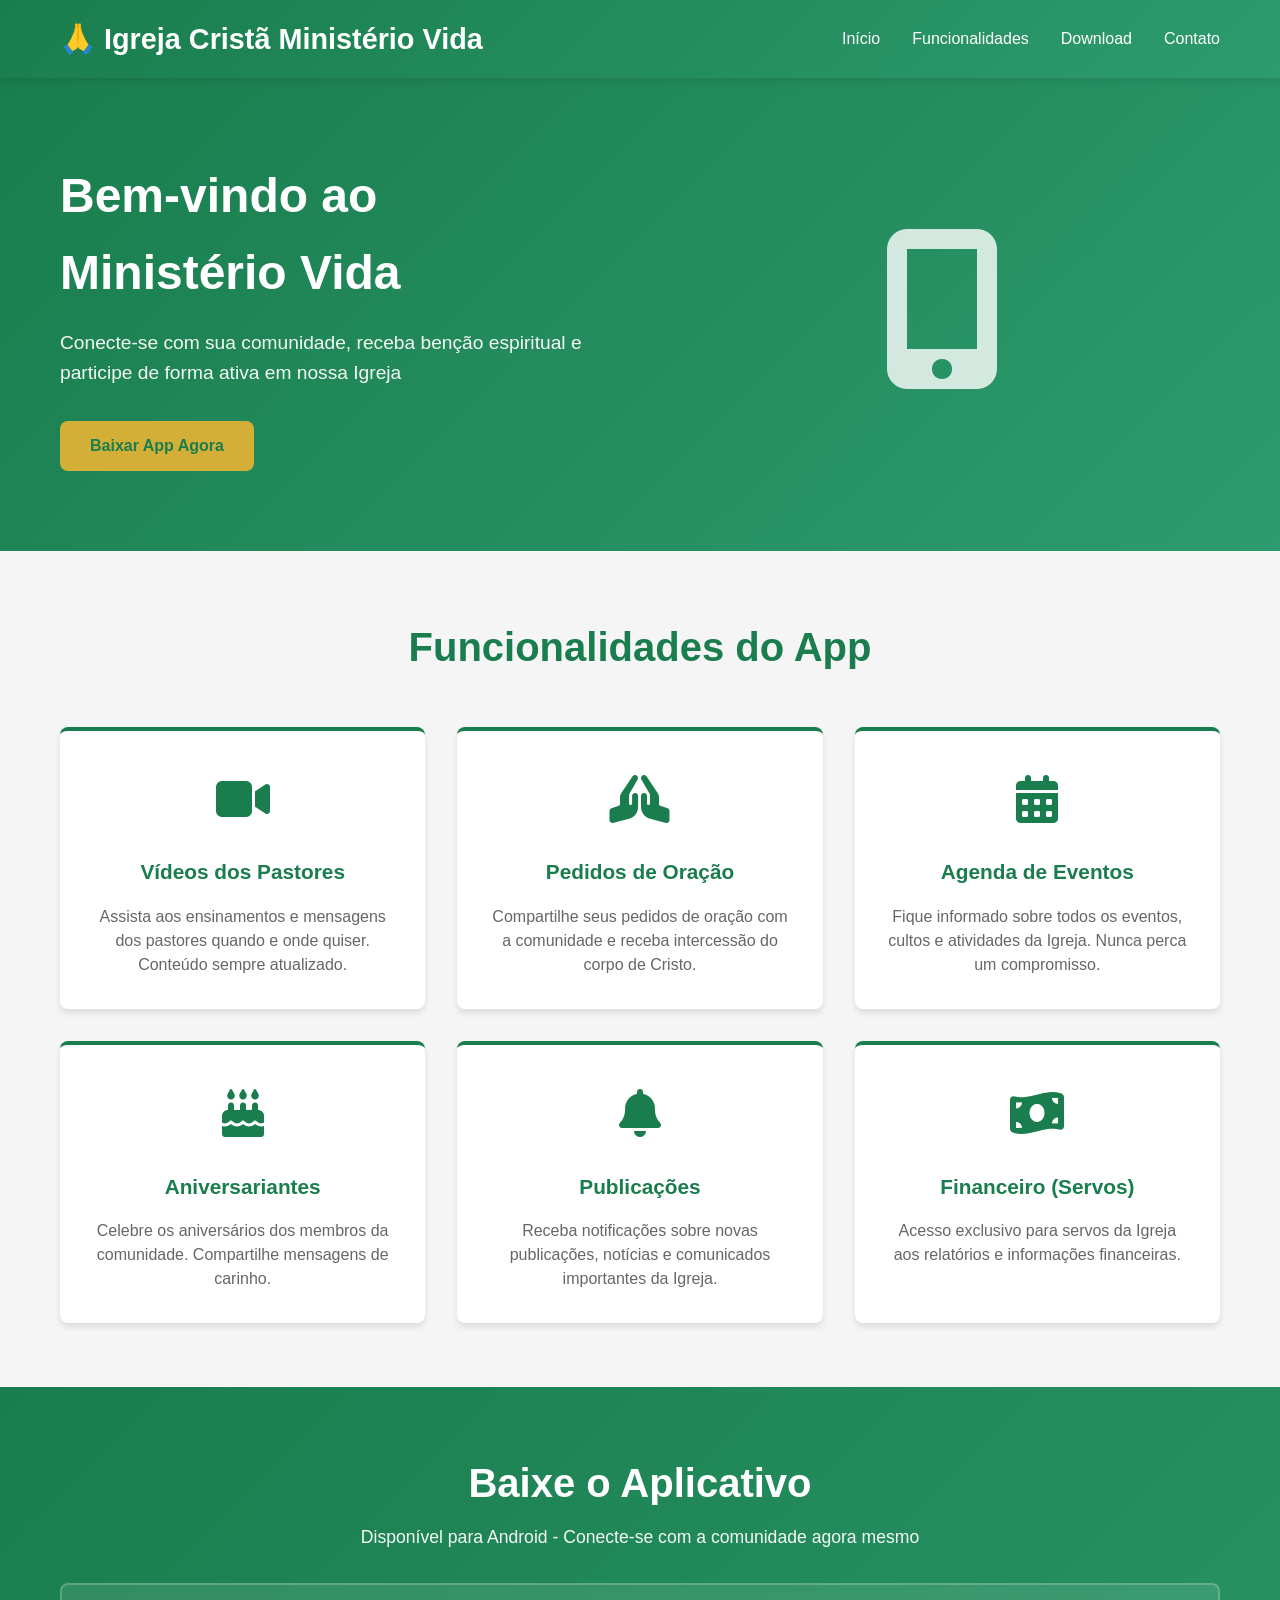
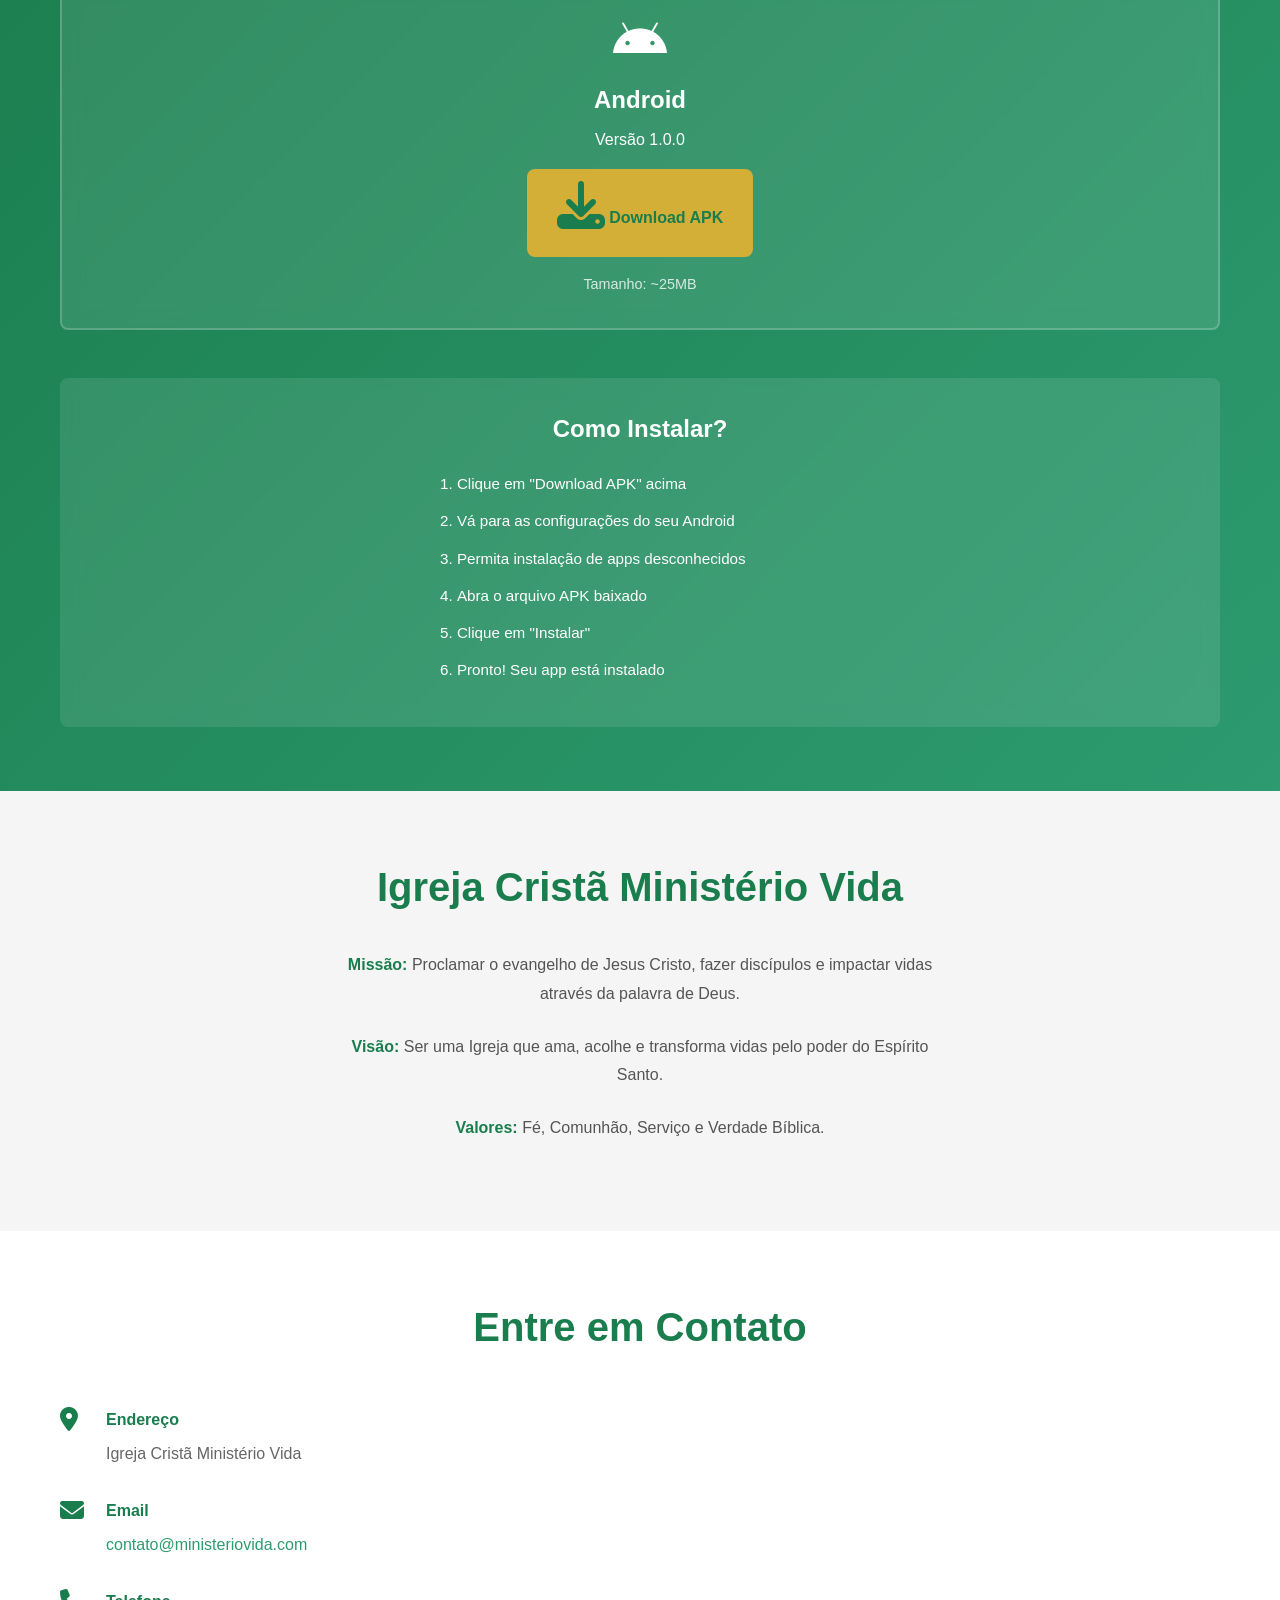
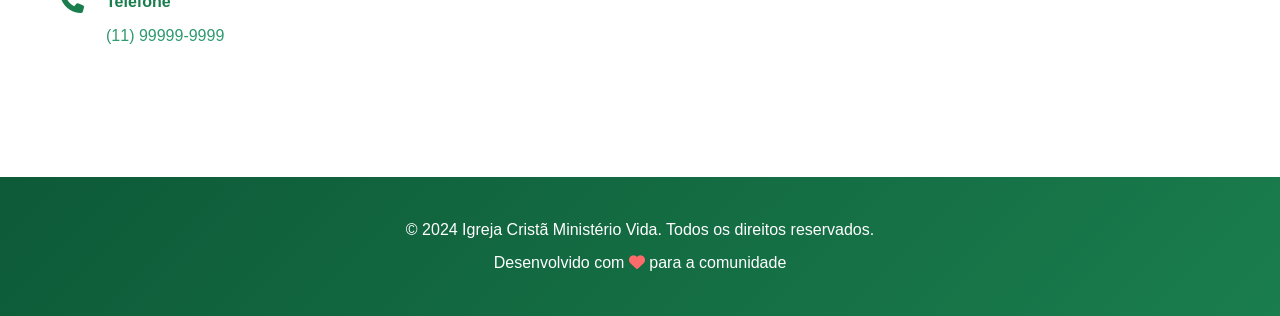
==== docs/index.html @ c6fbeb96 "feat: Create website for Igreja Cristã Ministério Vida with APK download" ====
<!DOCTYPE html>
<html lang="pt-BR">
<head>
    <meta charset="UTF-8">
    <meta name="viewport" content="width=device-width, initial-scale=1.0">
    <title>Igreja Cristã Ministério Vida - Aplicativo</title>
    <link rel="stylesheet" href="styles.css">
    <link rel="stylesheet" href="https://cdnjs.cloudflare.com/ajax/libs/font-awesome/6.4.0/css/all.min.css">
</head>
<body>
    <!-- Navegação -->
    <nav class="navbar">
        <div class="container">
            <div class="navbar-brand">
                <h1>🙏 Igreja Cristã Ministério Vida</h1>
            </div>
            <ul class="nav-menu">
                <li><a href="#inicio">Início</a></li>
                <li><a href="#features">Funcionalidades</a></li>
                <li><a href="#download">Download</a></li>
                <li><a href="#contato">Contato</a></li>
            </ul>
        </div>
    </nav>

    <!-- Hero Section -->
    <section id="inicio" class="hero">
        <div class="container hero-content">
            <div class="hero-text">
                <h1>Bem-vindo ao Ministério Vida</h1>
                <p>Conecte-se com sua comunidade, receba benção espiritual e participe de forma ativa em nossa Igreja</p>
                <a href="#download" class="btn btn-primary">Baixar App Agora</a>
            </div>
            <div class="hero-icon">
                <i class="fas fa-mobile-alt"></i>
            </div>
        </div>
    </section>

    <!-- Funcionalidades -->
    <section id="features" class="features">
        <div class="container">
            <h2>Funcionalidades do App</h2>
            <div class="features-grid">
                <div class="feature-card">
                    <div class="feature-icon">
                        <i class="fas fa-video"></i>
                    </div>
                    <h3>Vídeos dos Pastores</h3>
                    <p>Assista aos ensinamentos e mensagens dos pastores quando e onde quiser. Conteúdo sempre atualizado.</p>
                </div>

                <div class="feature-card">
                    <div class="feature-icon">
                        <i class="fas fa-hands-praying"></i>
                    </div>
                    <h3>Pedidos de Oração</h3>
                    <p>Compartilhe seus pedidos de oração com a comunidade e receba intercessão do corpo de Cristo.</p>
                </div>

                <div class="feature-card">
                    <div class="feature-icon">
                        <i class="fas fa-calendar-alt"></i>
                    </div>
                    <h3>Agenda de Eventos</h3>
                    <p>Fique informado sobre todos os eventos, cultos e atividades da Igreja. Nunca perca um compromisso.</p>
                </div>

                <div class="feature-card">
                    <div class="feature-icon">
                        <i class="fas fa-birthday-cake"></i>
                    </div>
                    <h3>Aniversariantes</h3>
                    <p>Celebre os aniversários dos membros da comunidade. Compartilhe mensagens de carinho.</p>
                </div>

                <div class="feature-card">
                    <div class="feature-icon">
                        <i class="fas fa-bell"></i>
                    </div>
                    <h3>Publicações</h3>
                    <p>Receba notificações sobre novas publicações, notícias e comunicados importantes da Igreja.</p>
                </div>

                <div class="feature-card">
                    <div class="feature-icon">
                        <i class="fas fa-money-bill-wave"></i>
                    </div>
                    <h3>Financeiro (Servos)</h3>
                    <p>Acesso exclusivo para servos da Igreja aos relatórios e informações financeiras.</p>
                </div>
            </div>
        </div>
    </section>

    <!-- Download Section -->
    <section id="download" class="download">
        <div class="container">
            <h2>Baixe o Aplicativo</h2>
            <p class="download-subtitle">Disponível para Android - Conecte-se com a comunidade agora mesmo</p>
            
            <div class="download-container">
                <div class="download-card">
                    <i class="fab fa-android"></i>
                    <h3>Android</h3>
                    <p>Versão 1.0.0</p>
                    <a href="https://github.com/devjezreel/VidaAPP/releases/download/v1.0.0/VidaAPP.apk" class="btn btn-download" download>
                        <i class="fas fa-download"></i> Download APK
                    </a>
                    <p class="size-info">Tamanho: ~25MB</p>
                </div>
            </div>

            <div class="installation-guide">
                <h3>Como Instalar?</h3>
                <ol>
                    <li>Clique em "Download APK" acima</li>
                    <li>Vá para as configurações do seu Android</li>
                    <li>Permita instalação de apps desconhecidos</li>
                    <li>Abra o arquivo APK baixado</li>
                    <li>Clique em "Instalar"</li>
                    <li>Pronto! Seu app está instalado</li>
                </ol>
            </div>
        </div>
    </section>

    <!-- Informações da Igreja -->
    <section class="info">
        <div class="container">
            <h2>Igreja Cristã Ministério Vida</h2>
            <div class="info-content">
                <p><strong>Missão:</strong> Proclamar o evangelho de Jesus Cristo, fazer discípulos e impactar vidas através da palavra de Deus.</p>
                <p><strong>Visão:</strong> Ser uma Igreja que ama, acolhe e transforma vidas pelo poder do Espírito Santo.</p>
                <p><strong>Valores:</strong> Fé, Comunhão, Serviço e Verdade Bíblica.</p>
            </div>
        </div>
    </section>

    <!-- Contato -->
    <section id="contato" class="contact">
        <div class="container">
            <h2>Entre em Contato</h2>
            <div class="contact-content">
                <div class="contact-info">
                    <div class="contact-item">
                        <i class="fas fa-map-marker-alt"></i>
                        <div>
                            <h4>Endereço</h4>
                            <p>Igreja Cristã Ministério Vida</p>
                        </div>
                    </div>
                    <div class="contact-item">
                        <i class="fas fa-envelope"></i>
                        <div>
                            <h4>Email</h4>
                            <p><a href="mailto:contato@ministeriovida.com">contato@ministeriovida.com</a></p>
                        </div>
                    </div>
                    <div class="contact-item">
                        <i class="fas fa-phone"></i>
                        <div>
                            <h4>Telefone</h4>
                            <p><a href="tel:+5511999999999">(11) 99999-9999</a></p>
                        </div>
                    </div>
                </div>
            </div>
        </div>
    </section>

    <!-- Footer -->
    <footer class="footer">
        <div class="container">
            <p>&copy; 2024 Igreja Cristã Ministério Vida. Todos os direitos reservados.</p>
            <p>Desenvolvido com <i class="fas fa-heart"></i> para a comunidade</p>
        </div>
    </footer>

    <script src="script.js"></script>
</body>
</html>
---- docs/styles.css ----
* {
    margin: 0;
    padding: 0;
    box-sizing: border-box;
}

:root {
    --primary-green: #1a7d4d;
    --light-green: #2d9b6f;
    --darker-green: #0d5a38;
    --gold: #d4af37;
    --white: #ffffff;
    --light-gray: #f5f5f5;
    --dark-gray: #333333;
    --border-radius: 8px;
}

body {
    font-family: 'Segoe UI', Tahoma, Geneva, Verdana, sans-serif;
    color: var(--dark-gray);
    background-color: var(--white);
    line-height: 1.6;
}

.container {
    max-width: 1200px;
    margin: 0 auto;
    padding: 0 20px;
}

/* Navegação */
.navbar {
    background: linear-gradient(135deg, var(--primary-green) 0%, var(--light-green) 100%);
    color: var(--white);
    padding: 1rem 0;
    position: sticky;
    top: 0;
    z-index: 100;
    box-shadow: 0 2px 10px rgba(0, 0, 0, 0.1);
}

.navbar .container {
    display: flex;
    justify-content: space-between;
    align-items: center;
}

.navbar-brand h1 {
    font-size: 1.8rem;
    font-weight: bold;
}

.nav-menu {
    display: flex;
    list-style: none;
    gap: 2rem;
}

.nav-menu a {
    color: var(--white);
    text-decoration: none;
    transition: color 0.3s ease;
    font-weight: 500;
}

.nav-menu a:hover {
    color: var(--gold);
}

/* Hero Section */
.hero {
    background: linear-gradient(135deg, var(--primary-green) 0%, var(--light-green) 100%);
    color: var(--white);
    padding: 5rem 0;
    text-align: center;
}

.hero-content {
    display: flex;
    align-items: center;
    justify-content: space-between;
    gap: 3rem;
}

.hero-text {
    flex: 1;
    text-align: left;
}

.hero h1 {
    font-size: 3rem;
    margin-bottom: 1rem;
    font-weight: bold;
}

.hero p {
    font-size: 1.2rem;
    margin-bottom: 2rem;
    opacity: 0.95;
}

.hero-icon {
    flex: 1;
    font-size: 10rem;
    opacity: 0.8;
}

/* Botões */
.btn {
    display: inline-block;
    padding: 12px 30px;
    border-radius: var(--border-radius);
    text-decoration: none;
    font-weight: 600;
    transition: all 0.3s ease;
    border: none;
    cursor: pointer;
    font-size: 1rem;
}

.btn-primary {
    background-color: var(--gold);
    color: var(--primary-green);
}

.btn-primary:hover {
    background-color: #f0c64e;
    transform: translateY(-2px);
    box-shadow: 0 5px 15px rgba(212, 175, 55, 0.3);
}

.btn-download {
    background-color: var(--gold);
    color: var(--primary-green);
    margin-top: 1rem;
}

.btn-download:hover {
    background-color: #f0c64e;
    transform: scale(1.05);
}

/* Funcionalidades */
.features {
    padding: 4rem 0;
    background-color: var(--light-gray);
}

.features h2 {
    text-align: center;
    font-size: 2.5rem;
    margin-bottom: 3rem;
    color: var(--primary-green);
}

.features-grid {
    display: grid;
    grid-template-columns: repeat(auto-fit, minmax(300px, 1fr));
    gap: 2rem;
}

.feature-card {
    background: var(--white);
    padding: 2rem;
    border-radius: var(--border-radius);
    text-align: center;
    box-shadow: 0 4px 6px rgba(0, 0, 0, 0.1);
    transition: all 0.3s ease;
    border-top: 4px solid var(--primary-green);
}

.feature-card:hover {
    transform: translateY(-5px);
    box-shadow: 0 8px 15px rgba(26, 125, 77, 0.2);
}

.feature-icon {
    font-size: 3rem;
    color: var(--primary-green);
    margin-bottom: 1rem;
}

.feature-card h3 {
    color: var(--primary-green);
    margin-bottom: 1rem;
    font-size: 1.3rem;
}

.feature-card p {
    color: #666;
    line-height: 1.5;
}

/* Download Section */
.download {
    padding: 4rem 0;
    background: linear-gradient(135deg, var(--primary-green) 0%, var(--light-green) 100%);
    color: var(--white);
    text-align: center;
}

.download h2 {
    font-size: 2.5rem;
    margin-bottom: 0.5rem;
}

.download-subtitle {
    font-size: 1.1rem;
    margin-bottom: 2rem;
    opacity: 0.95;
}

.download-container {
    display: grid;
    grid-template-columns: repeat(auto-fit, minmax(250px, 1fr));
    gap: 2rem;
    margin: 2rem 0;
}

.download-card {
    background: rgba(255, 255, 255, 0.1);
    padding: 2rem;
    border-radius: var(--border-radius);
    backdrop-filter: blur(10px);
    border: 2px solid rgba(255, 255, 255, 0.2);
}

.download-card i {
    font-size: 3rem;
    margin-bottom: 1rem;
}

.download-card h3 {
    font-size: 1.5rem;
    margin-bottom: 0.5rem;
}

.size-info {
    font-size: 0.9rem;
    opacity: 0.8;
    margin-top: 1rem;
}

.installation-guide {
    background: rgba(255, 255, 255, 0.1);
    padding: 2rem;
    border-radius: var(--border-radius);
    margin-top: 3rem;
    backdrop-filter: blur(10px);
}

.installation-guide h3 {
    margin-bottom: 1.5rem;
    font-size: 1.5rem;
}

.installation-guide ol {
    text-align: left;
    max-width: 400px;
    margin: 0 auto;
    list-style-position: inside;
}

.installation-guide li {
    margin-bottom: 0.8rem;
    font-size: 0.95rem;
}

/* Informações da Igreja */
.info {
    padding: 4rem 0;
    background-color: var(--light-gray);
}

.info h2 {
    text-align: center;
    font-size: 2.5rem;
    color: var(--primary-green);
    margin-bottom: 2rem;
}

.info-content {
    max-width: 600px;
    margin: 0 auto;
    text-align: center;
}

.info-content p {
    margin-bottom: 1.5rem;
    line-height: 1.8;
    color: #555;
}

.info-content strong {
    color: var(--primary-green);
}

/* Contato */
.contact {
    padding: 4rem 0;
    background: var(--white);
}

.contact h2 {
    text-align: center;
    font-size: 2.5rem;
    color: var(--primary-green);
    margin-bottom: 3rem;
}

.contact-content {
    display: grid;
    grid-template-columns: repeat(auto-fit, minmax(250px, 1fr));
    gap: 2rem;
}

.contact-info {
    display: flex;
    flex-direction: column;
    gap: 2rem;
}

.contact-item {
    display: flex;
    gap: 1rem;
    align-items: flex-start;
}

.contact-item i {
    font-size: 1.5rem;
    color: var(--primary-green);
    min-width: 30px;
}

.contact-item h4 {
    color: var(--primary-green);
    margin-bottom: 0.5rem;
}

.contact-item p {
    color: #666;
}

.contact-item a {
    color: var(--light-green);
    text-decoration: none;
}

.contact-item a:hover {
    color: var(--primary-green);
}

/* Footer */
.footer {
    background: linear-gradient(135deg, var(--darker-green) 0%, var(--primary-green) 100%);
    color: var(--white);
    text-align: center;
    padding: 2rem 0;
    margin-top: 4rem;
}

.footer p {
    margin: 0.5rem 0;
}

.footer i {
    color: #ff6b6b;
}

/* Responsivo */
@media (max-width: 768px) {
    .navbar .container {
        flex-direction: column;
        gap: 1rem;
    }

    .nav-menu {
        flex-wrap: wrap;
        justify-content: center;
        gap: 1rem;
    }

    .hero-content {
        flex-direction: column;
        text-align: center;
    }

    .hero h1 {
        font-size: 2rem;
    }

    .hero-icon {
        font-size: 6rem;
    }

    .features h2,
    .download h2,
    .info h2,
    .contact h2 {
        font-size: 2rem;
    }

    .features-grid {
        grid-template-columns: 1fr;
    }
}
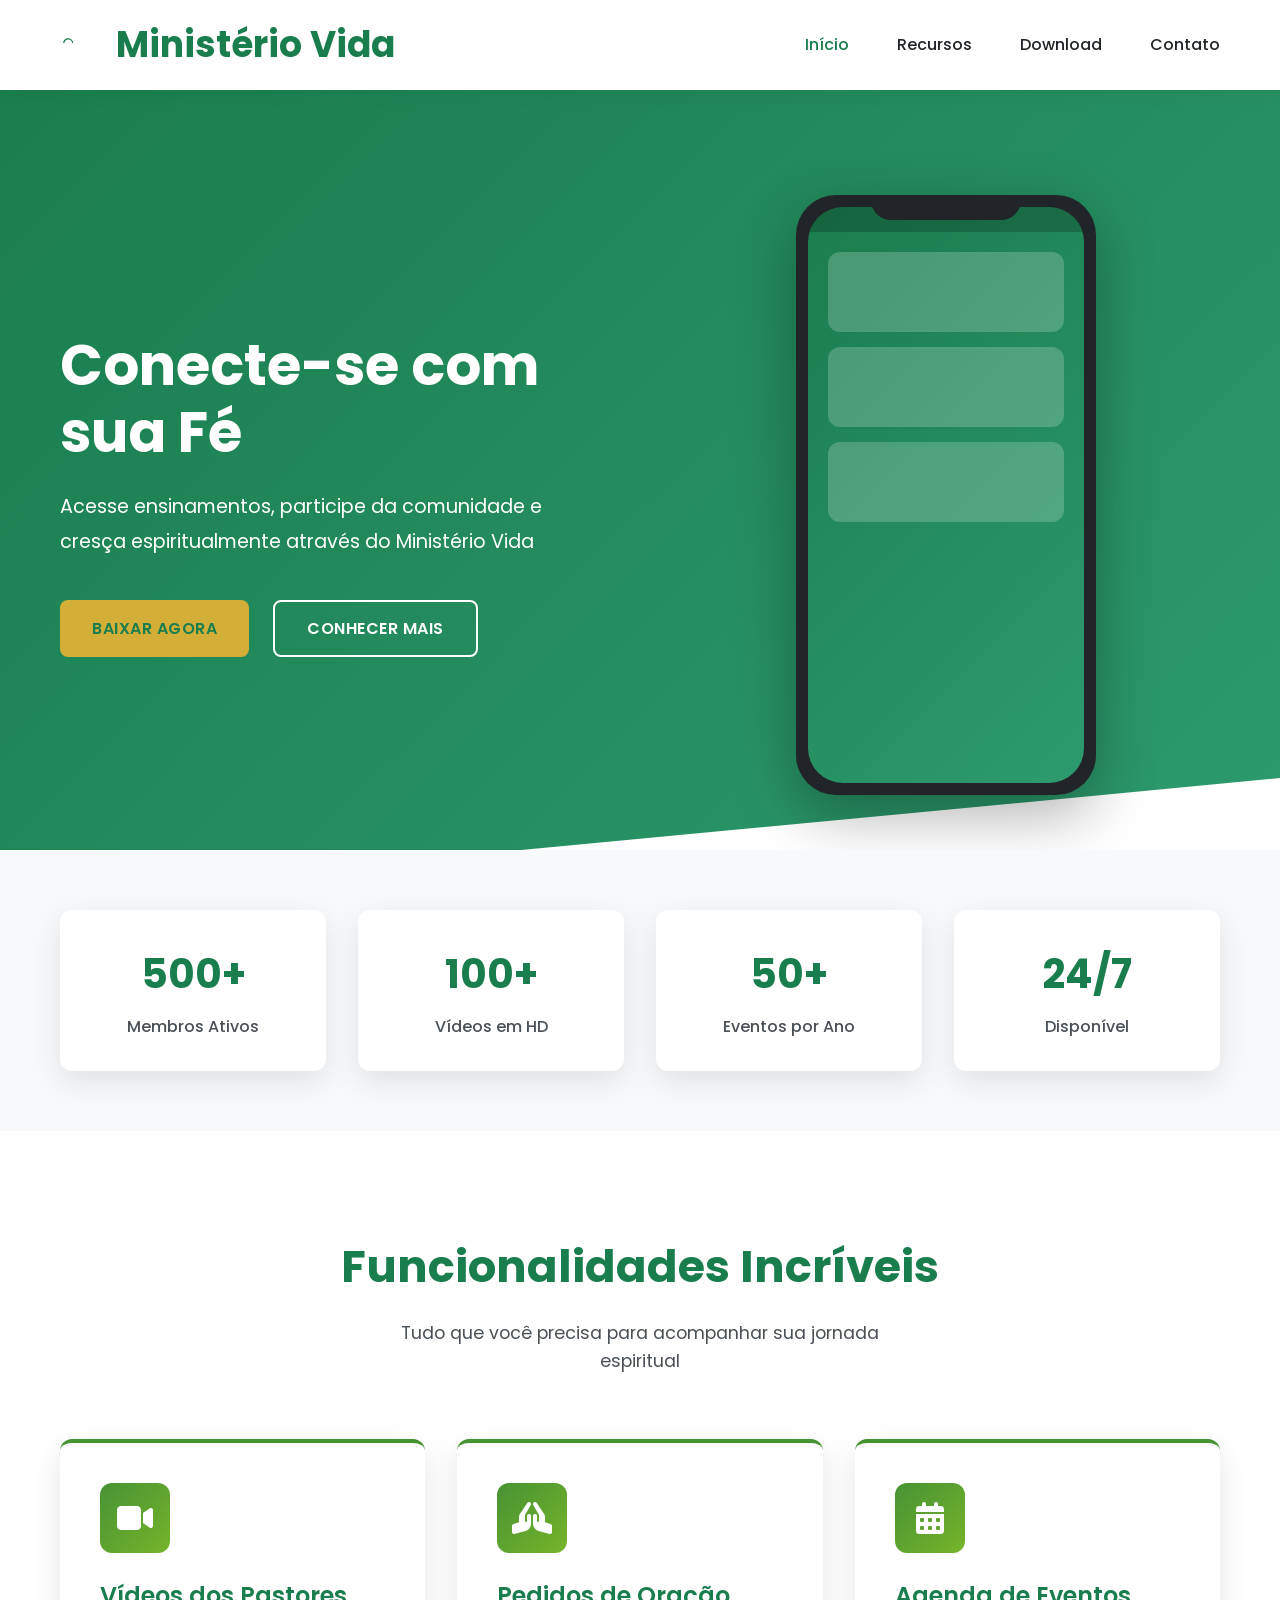
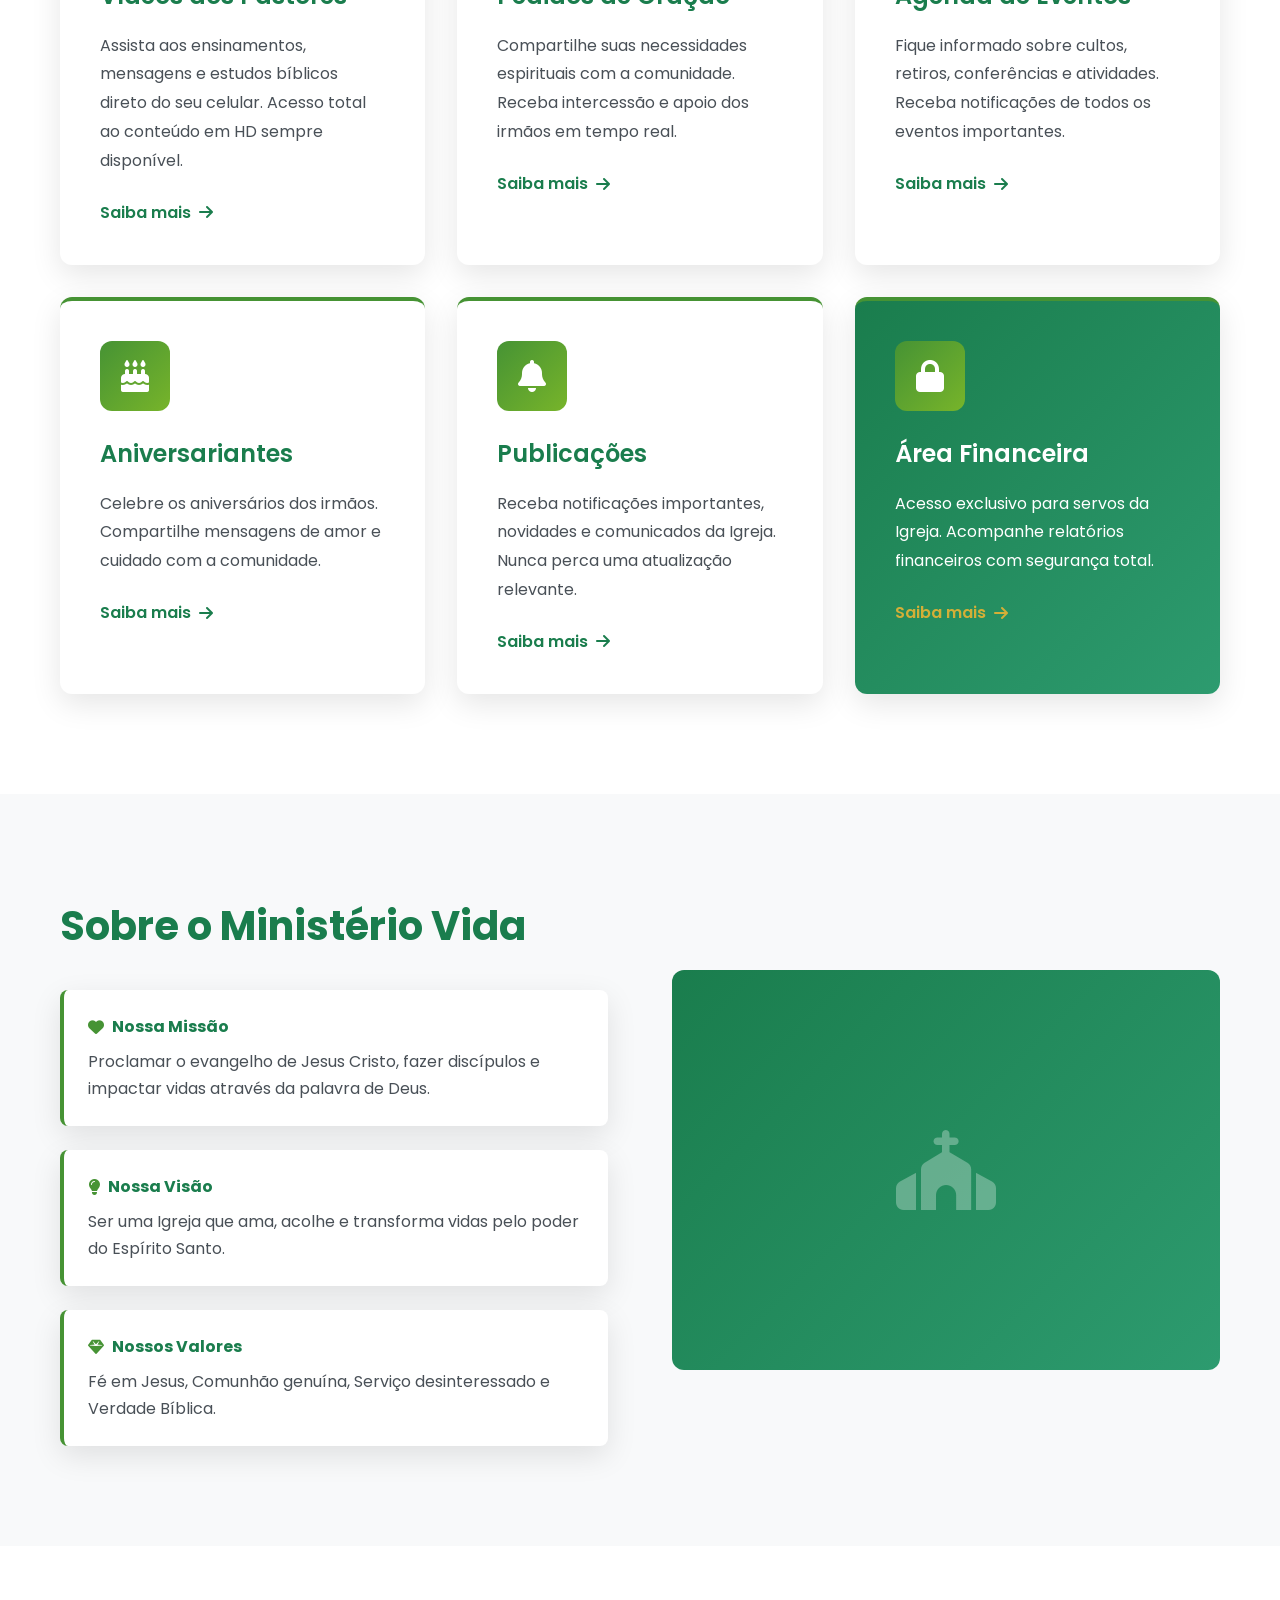
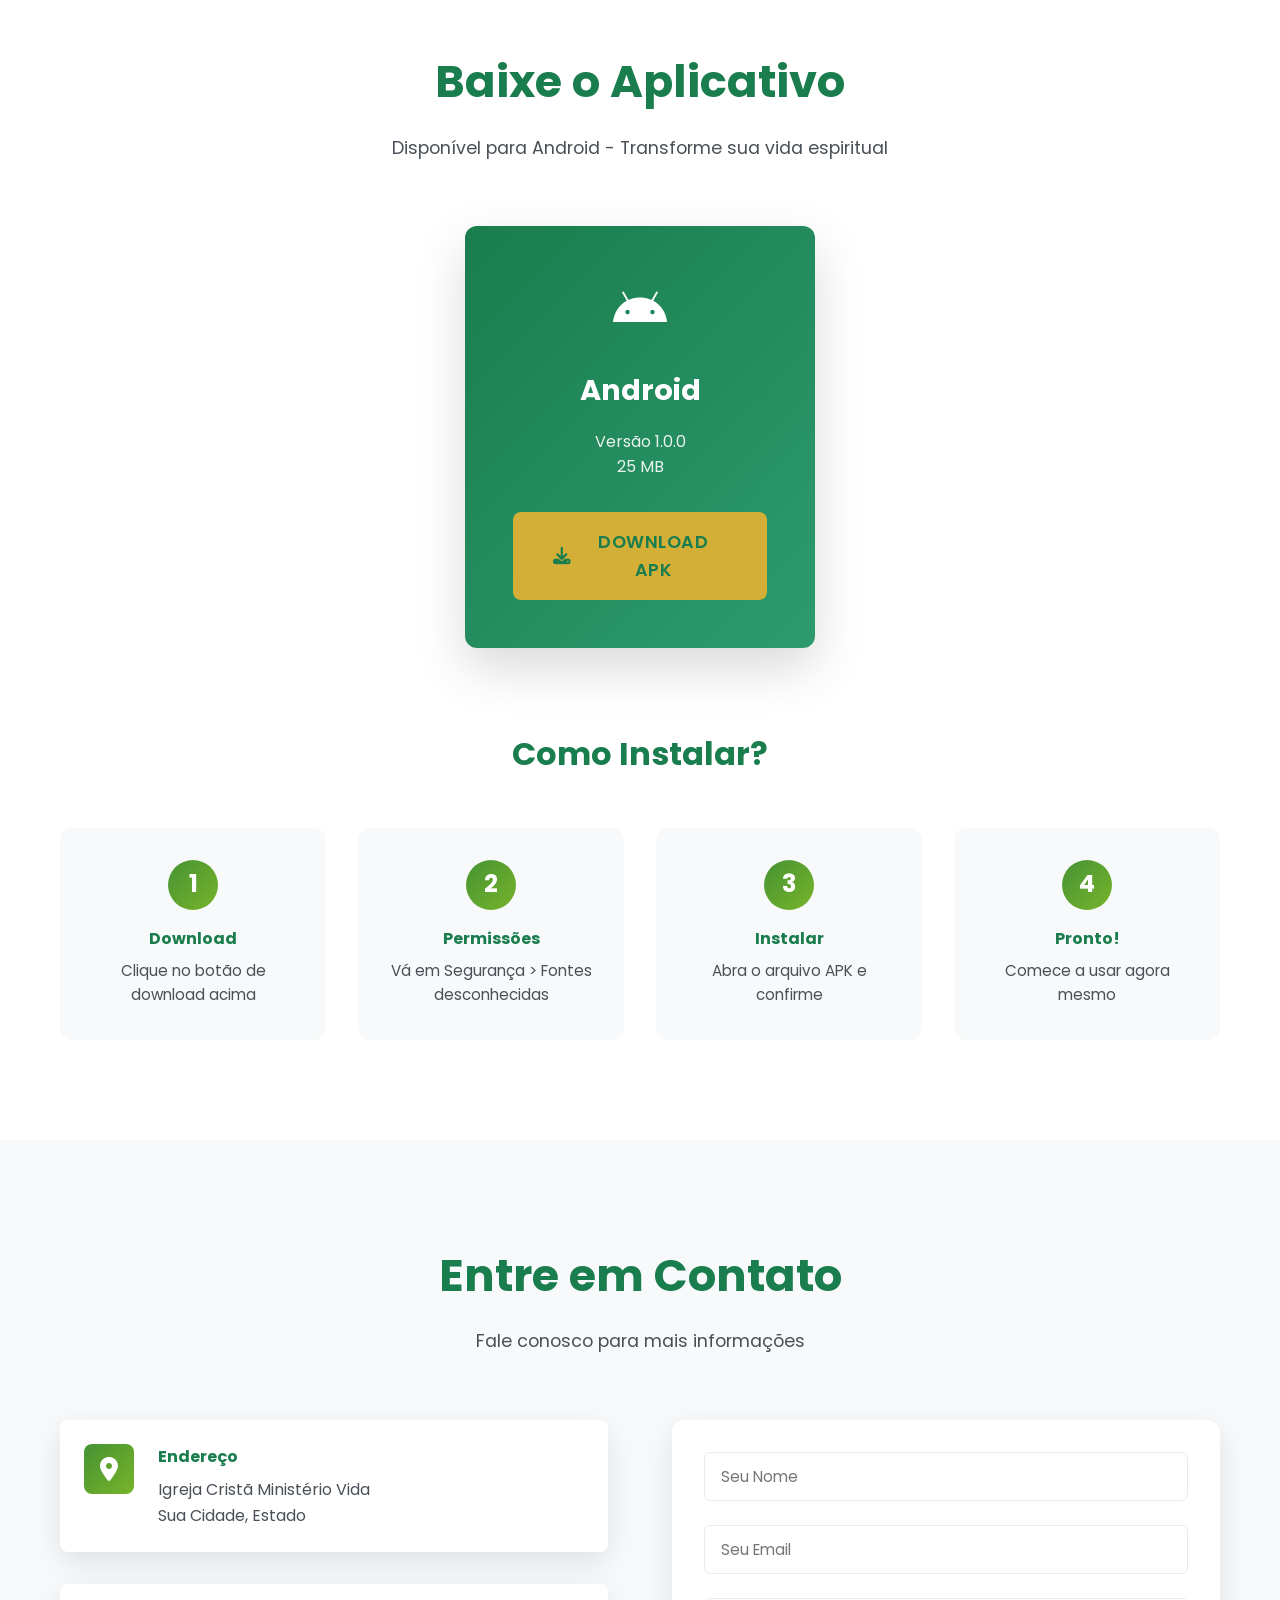
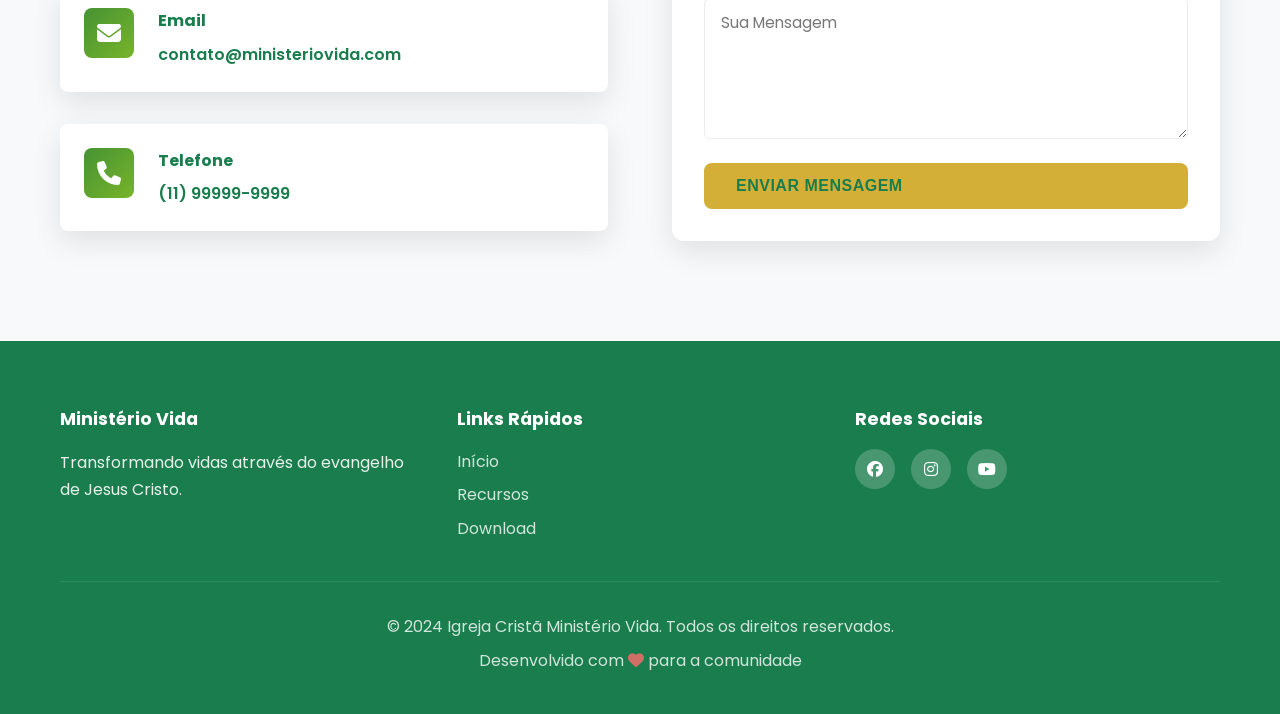
==== commit 7a4e66be: "refactor: Complete redesign with premium, modern UI and professional styling" ====
--- a/docs/index.html
+++ b/docs/index.html
@@ -3,91 +3,179 @@
 <head>
     <meta charset="UTF-8">
     <meta name="viewport" content="width=device-width, initial-scale=1.0">
-    <title>Igreja Cristã Ministério Vida - Aplicativo</title>
+    <title>Igreja Cristã Ministério Vida - Aplicativo Oficial</title>
     <link rel="stylesheet" href="styles.css">
     <link rel="stylesheet" href="https://cdnjs.cloudflare.com/ajax/libs/font-awesome/6.4.0/css/all.min.css">
+    <link rel="preconnect" href="https://fonts.googleapis.com">
+    <link rel="preconnect" href="https://fonts.gstatic.com" crossorigin>
+    <link href="https://fonts.googleapis.com/css2?family=Poppins:wght@300;400;500;600;700&display=swap" rel="stylesheet">
 </head>
 <body>
-    <!-- Navegação -->
+    <!-- Navbar -->
     <nav class="navbar">
         <div class="container">
             <div class="navbar-brand">
-                <h1>🙏 Igreja Cristã Ministério Vida</h1>
+                <svg class="logo" viewBox="0 0 1920 1080" xmlns="http://www.w3.org/2000/svg">
+                    <defs>
+                        <style>.logo-dark{fill:#1a7d4d;}.logo-light{fill:#469334;}.logo-accent{fill:#77b42a;}</style>
+                    </defs>
+                    <path class="logo-dark" d="M394.8,276A186.21,186.21,0,0,1,580.3,445.76h56.33A242.33,242.33,0,0,0,394.8,219.81c-128.13,0-233.3,99.94-241.82,226h56.34C217.71,350.76,297.67,276,394.8,276Z"/>
+                </svg>
+                <h1>Ministério Vida</h1>
             </div>
             <ul class="nav-menu">
                 <li><a href="#inicio">Início</a></li>
-                <li><a href="#features">Funcionalidades</a></li>
+                <li><a href="#features">Recursos</a></li>
                 <li><a href="#download">Download</a></li>
                 <li><a href="#contato">Contato</a></li>
             </ul>
+            <div class="hamburger">
+                <span></span>
+                <span></span>
+                <span></span>
+            </div>
         </div>
     </nav>
 
-    <!-- Hero Section -->
+    <!-- Hero Section Premium -->
     <section id="inicio" class="hero">
+        <div class="hero-background"></div>
         <div class="container hero-content">
             <div class="hero-text">
-                <h1>Bem-vindo ao Ministério Vida</h1>
-                <p>Conecte-se com sua comunidade, receba benção espiritual e participe de forma ativa em nossa Igreja</p>
-                <a href="#download" class="btn btn-primary">Baixar App Agora</a>
-            </div>
-            <div class="hero-icon">
-                <i class="fas fa-mobile-alt"></i>
-            </div>
-        </div>
-    </section>
-
-    <!-- Funcionalidades -->
+                <h1>Conecte-se com sua Fé</h1>
+                <p>Acesse ensinamentos, participe da comunidade e cresça espiritualmente através do Ministério Vida</p>
+                <div class="hero-buttons">
+                    <a href="#download" class="btn btn-primary">Baixar Agora</a>
+                    <a href="#features" class="btn btn-secondary">Conhecer Mais</a>
+                </div>
+            </div>
+            <div class="hero-phone">
+                <div class="phone-frame">
+                    <div class="phone-screen">
+                        <div class="phone-status-bar"></div>
+                        <div class="phone-content">
+                            <div class="app-preview"></div>
+                            <div class="app-preview"></div>
+                            <div class="app-preview"></div>
+                        </div>
+                    </div>
+                </div>
+            </div>
+        </div>
+    </section>
+
+    <!-- Stats Section -->
+    <section class="stats">
+        <div class="container">
+            <div class="stat-card">
+                <h3>500+</h3>
+                <p>Membros Ativos</p>
+            </div>
+            <div class="stat-card">
+                <h3>100+</h3>
+                <p>Vídeos em HD</p>
+            </div>
+            <div class="stat-card">
+                <h3>50+</h3>
+                <p>Eventos por Ano</p>
+            </div>
+            <div class="stat-card">
+                <h3>24/7</h3>
+                <p>Disponível</p>
+            </div>
+        </div>
+    </section>
+
+    <!-- Features Premium -->
     <section id="features" class="features">
         <div class="container">
-            <h2>Funcionalidades do App</h2>
+            <div class="section-header">
+                <h2>Funcionalidades Incríveis</h2>
+                <p>Tudo que você precisa para acompanhar sua jornada espiritual</p>
+            </div>
             <div class="features-grid">
-                <div class="feature-card">
-                    <div class="feature-icon">
+                <div class="feature-card premium">
+                    <div class="feature-icon-wrapper">
                         <i class="fas fa-video"></i>
                     </div>
                     <h3>Vídeos dos Pastores</h3>
-                    <p>Assista aos ensinamentos e mensagens dos pastores quando e onde quiser. Conteúdo sempre atualizado.</p>
-                </div>
-
-                <div class="feature-card">
-                    <div class="feature-icon">
+                    <p>Assista aos ensinamentos, mensagens e estudos bíblicos direto do seu celular. Acesso total ao conteúdo em HD sempre disponível.</p>
+                    <a href="#" class="feature-link">Saiba mais <i class="fas fa-arrow-right"></i></a>
+                </div>
+
+                <div class="feature-card premium">
+                    <div class="feature-icon-wrapper">
                         <i class="fas fa-hands-praying"></i>
                     </div>
                     <h3>Pedidos de Oração</h3>
-                    <p>Compartilhe seus pedidos de oração com a comunidade e receba intercessão do corpo de Cristo.</p>
-                </div>
-
-                <div class="feature-card">
-                    <div class="feature-icon">
+                    <p>Compartilhe suas necessidades espirituais com a comunidade. Receba intercessão e apoio dos irmãos em tempo real.</p>
+                    <a href="#" class="feature-link">Saiba mais <i class="fas fa-arrow-right"></i></a>
+                </div>
+
+                <div class="feature-card premium">
+                    <div class="feature-icon-wrapper">
                         <i class="fas fa-calendar-alt"></i>
                     </div>
                     <h3>Agenda de Eventos</h3>
-                    <p>Fique informado sobre todos os eventos, cultos e atividades da Igreja. Nunca perca um compromisso.</p>
-                </div>
-
-                <div class="feature-card">
-                    <div class="feature-icon">
+                    <p>Fique informado sobre cultos, retiros, conferências e atividades. Receba notificações de todos os eventos importantes.</p>
+                    <a href="#" class="feature-link">Saiba mais <i class="fas fa-arrow-right"></i></a>
+                </div>
+
+                <div class="feature-card premium">
+                    <div class="feature-icon-wrapper">
                         <i class="fas fa-birthday-cake"></i>
                     </div>
                     <h3>Aniversariantes</h3>
-                    <p>Celebre os aniversários dos membros da comunidade. Compartilhe mensagens de carinho.</p>
-                </div>
-
-                <div class="feature-card">
-                    <div class="feature-icon">
+                    <p>Celebre os aniversários dos irmãos. Compartilhe mensagens de amor e cuidado com a comunidade.</p>
+                    <a href="#" class="feature-link">Saiba mais <i class="fas fa-arrow-right"></i></a>
+                </div>
+
+                <div class="feature-card premium">
+                    <div class="feature-icon-wrapper">
                         <i class="fas fa-bell"></i>
                     </div>
                     <h3>Publicações</h3>
-                    <p>Receba notificações sobre novas publicações, notícias e comunicados importantes da Igreja.</p>
-                </div>
-
-                <div class="feature-card">
-                    <div class="feature-icon">
-                        <i class="fas fa-money-bill-wave"></i>
-                    </div>
-                    <h3>Financeiro (Servos)</h3>
-                    <p>Acesso exclusivo para servos da Igreja aos relatórios e informações financeiras.</p>
+                    <p>Receba notificações importantes, novidades e comunicados da Igreja. Nunca perca uma atualização relevante.</p>
+                    <a href="#" class="feature-link">Saiba mais <i class="fas fa-arrow-right"></i></a>
+                </div>
+
+                <div class="feature-card premium highlight">
+                    <div class="feature-icon-wrapper">
+                        <i class="fas fa-lock"></i>
+                    </div>
+                    <h3>Área Financeira</h3>
+                    <p>Acesso exclusivo para servos da Igreja. Acompanhe relatórios financeiros com segurança total.</p>
+                    <a href="#" class="feature-link">Saiba mais <i class="fas fa-arrow-right"></i></a>
+                </div>
+            </div>
+        </div>
+    </section>
+
+    <!-- About Section -->
+    <section class="about">
+        <div class="container">
+            <div class="about-content">
+                <div class="about-text">
+                    <h2>Sobre o Ministério Vida</h2>
+                    <div class="about-values">
+                        <div class="value-item">
+                            <h4><i class="fas fa-heart"></i> Nossa Missão</h4>
+                            <p>Proclamar o evangelho de Jesus Cristo, fazer discípulos e impactar vidas através da palavra de Deus.</p>
+                        </div>
+                        <div class="value-item">
+                            <h4><i class="fas fa-lightbulb"></i> Nossa Visão</h4>
+                            <p>Ser uma Igreja que ama, acolhe e transforma vidas pelo poder do Espírito Santo.</p>
+                        </div>
+                        <div class="value-item">
+                            <h4><i class="fas fa-gem"></i> Nossos Valores</h4>
+                            <p>Fé em Jesus, Comunhão genuína, Serviço desinteressado e Verdade Bíblica.</p>
+                        </div>
+                    </div>
+                </div>
+                <div class="about-image">
+                    <div class="image-placeholder">
+                        <i class="fas fa-church"></i>
+                    </div>
                 </div>
             </div>
         </div>
@@ -96,75 +184,104 @@
     <!-- Download Section -->
     <section id="download" class="download">
         <div class="container">
-            <h2>Baixe o Aplicativo</h2>
-            <p class="download-subtitle">Disponível para Android - Conecte-se com a comunidade agora mesmo</p>
+            <div class="section-header">
+                <h2>Baixe o Aplicativo</h2>
+                <p>Disponível para Android - Transforme sua vida espiritual</p>
+            </div>
             
-            <div class="download-container">
+            <div class="download-wrapper">
                 <div class="download-card">
-                    <i class="fab fa-android"></i>
+                    <div class="os-icon">
+                        <i class="fab fa-android"></i>
+                    </div>
                     <h3>Android</h3>
-                    <p>Versão 1.0.0</p>
+                    <div class="version-info">
+                        <p class="version">Versão 1.0.0</p>
+                        <p class="size">25 MB</p>
+                    </div>
                     <a href="https://github.com/devjezreel/VidaAPP/releases/download/v1.0.0/VidaAPP.apk" class="btn btn-download" download>
                         <i class="fas fa-download"></i> Download APK
                     </a>
-                    <p class="size-info">Tamanho: ~25MB</p>
-                </div>
-            </div>
-
-            <div class="installation-guide">
+                </div>
+            </div>
+
+            <div class="installation-steps">
                 <h3>Como Instalar?</h3>
-                <ol>
-                    <li>Clique em "Download APK" acima</li>
-                    <li>Vá para as configurações do seu Android</li>
-                    <li>Permita instalação de apps desconhecidos</li>
-                    <li>Abra o arquivo APK baixado</li>
-                    <li>Clique em "Instalar"</li>
-                    <li>Pronto! Seu app está instalado</li>
-                </ol>
-            </div>
-        </div>
-    </section>
-
-    <!-- Informações da Igreja -->
-    <section class="info">
-        <div class="container">
-            <h2>Igreja Cristã Ministério Vida</h2>
-            <div class="info-content">
-                <p><strong>Missão:</strong> Proclamar o evangelho de Jesus Cristo, fazer discípulos e impactar vidas através da palavra de Deus.</p>
-                <p><strong>Visão:</strong> Ser uma Igreja que ama, acolhe e transforma vidas pelo poder do Espírito Santo.</p>
-                <p><strong>Valores:</strong> Fé, Comunhão, Serviço e Verdade Bíblica.</p>
-            </div>
-        </div>
-    </section>
-
-    <!-- Contato -->
+                <div class="steps-grid">
+                    <div class="step">
+                        <div class="step-number">1</div>
+                        <h4>Download</h4>
+                        <p>Clique no botão de download acima</p>
+                    </div>
+                    <div class="step">
+                        <div class="step-number">2</div>
+                        <h4>Permissões</h4>
+                        <p>Vá em Segurança > Fontes desconhecidas</p>
+                    </div>
+                    <div class="step">
+                        <div class="step-number">3</div>
+                        <h4>Instalar</h4>
+                        <p>Abra o arquivo APK e confirme</p>
+                    </div>
+                    <div class="step">
+                        <div class="step-number">4</div>
+                        <h4>Pronto!</h4>
+                        <p>Comece a usar agora mesmo</p>
+                    </div>
+                </div>
+            </div>
+        </div>
+    </section>
+
+    <!-- Contact Section -->
     <section id="contato" class="contact">
         <div class="container">
-            <h2>Entre em Contato</h2>
-            <div class="contact-content">
+            <div class="section-header">
+                <h2>Entre em Contato</h2>
+                <p>Fale conosco para mais informações</p>
+            </div>
+            <div class="contact-wrapper">
                 <div class="contact-info">
                     <div class="contact-item">
-                        <i class="fas fa-map-marker-alt"></i>
+                        <div class="contact-icon">
+                            <i class="fas fa-map-marker-alt"></i>
+                        </div>
                         <div>
                             <h4>Endereço</h4>
-                            <p>Igreja Cristã Ministério Vida</p>
+                            <p>Igreja Cristã Ministério Vida<br>Sua Cidade, Estado</p>
                         </div>
                     </div>
                     <div class="contact-item">
-                        <i class="fas fa-envelope"></i>
+                        <div class="contact-icon">
+                            <i class="fas fa-envelope"></i>
+                        </div>
                         <div>
                             <h4>Email</h4>
                             <p><a href="mailto:contato@ministeriovida.com">contato@ministeriovida.com</a></p>
                         </div>
                     </div>
                     <div class="contact-item">
-                        <i class="fas fa-phone"></i>
+                        <div class="contact-icon">
+                            <i class="fas fa-phone"></i>
+                        </div>
                         <div>
                             <h4>Telefone</h4>
                             <p><a href="tel:+5511999999999">(11) 99999-9999</a></p>
                         </div>
                     </div>
                 </div>
+                <form class="contact-form">
+                    <div class="form-group">
+                        <input type="text" placeholder="Seu Nome" required>
+                    </div>
+                    <div class="form-group">
+                        <input type="email" placeholder="Seu Email" required>
+                    </div>
+                    <div class="form-group">
+                        <textarea placeholder="Sua Mensagem" rows="5" required></textarea>
+                    </div>
+                    <button type="submit" class="btn btn-primary">Enviar Mensagem</button>
+                </form>
             </div>
         </div>
     </section>
@@ -172,8 +289,32 @@
     <!-- Footer -->
     <footer class="footer">
         <div class="container">
-            <p>&copy; 2024 Igreja Cristã Ministério Vida. Todos os direitos reservados.</p>
-            <p>Desenvolvido com <i class="fas fa-heart"></i> para a comunidade</p>
+            <div class="footer-content">
+                <div class="footer-section">
+                    <h4>Ministério Vida</h4>
+                    <p>Transformando vidas através do evangelho de Jesus Cristo.</p>
+                </div>
+                <div class="footer-section">
+                    <h4>Links Rápidos</h4>
+                    <ul>
+                        <li><a href="#inicio">Início</a></li>
+                        <li><a href="#features">Recursos</a></li>
+                        <li><a href="#download">Download</a></li>
+                    </ul>
+                </div>
+                <div class="footer-section">
+                    <h4>Redes Sociais</h4>
+                    <div class="social-links">
+                        <a href="#" title="Facebook"><i class="fab fa-facebook"></i></a>
+                        <a href="#" title="Instagram"><i class="fab fa-instagram"></i></a>
+                        <a href="#" title="YouTube"><i class="fab fa-youtube"></i></a>
+                    </div>
+                </div>
+            </div>
+            <div class="footer-bottom">
+                <p>&copy; 2024 Igreja Cristã Ministério Vida. Todos os direitos reservados.</p>
+                <p>Desenvolvido com <i class="fas fa-heart"></i> para a comunidade</p>
+            </div>
         </div>
     </footer>
 
--- a/docs/styles.css
+++ b/docs/styles.css
@@ -5,21 +5,28 @@
 }
 
 :root {
-    --primary-green: #1a7d4d;
-    --light-green: #2d9b6f;
-    --darker-green: #0d5a38;
+    --primary: #1a7d4d;
+    --primary-light: #2d9b6f;
+    --primary-dark: #0d5a38;
+    --accent: #469334;
+    --accent-light: #77b42a;
     --gold: #d4af37;
     --white: #ffffff;
-    --light-gray: #f5f5f5;
-    --dark-gray: #333333;
-    --border-radius: 8px;
+    --gray-light: #f8f9fa;
+    --gray-medium: #e9ecef;
+    --gray-dark: #495057;
+    --dark: #212529;
+    --shadow: 0 10px 30px rgba(0, 0, 0, 0.1);
+    --shadow-lg: 0 20px 50px rgba(0, 0, 0, 0.15);
+    --transition: all 0.3s cubic-bezier(0.4, 0, 0.2, 1);
 }
 
 body {
-    font-family: 'Segoe UI', Tahoma, Geneva, Verdana, sans-serif;
-    color: var(--dark-gray);
+    font-family: 'Poppins', sans-serif;
+    color: var(--dark);
     background-color: var(--white);
     line-height: 1.6;
+    overflow-x: hidden;
 }
 
 .container {
@@ -28,379 +35,800 @@
     padding: 0 20px;
 }
 
-/* Navegação */
+/* ===== NAVBAR ===== */
 .navbar {
-    background: linear-gradient(135deg, var(--primary-green) 0%, var(--light-green) 100%);
-    color: var(--white);
-    padding: 1rem 0;
+    background: var(--white);
+    box-shadow: 0 2px 20px rgba(0, 0, 0, 0.05);
     position: sticky;
     top: 0;
-    z-index: 100;
-    box-shadow: 0 2px 10px rgba(0, 0, 0, 0.1);
+    z-index: 1000;
 }
 
 .navbar .container {
     display: flex;
     justify-content: space-between;
     align-items: center;
-}
-
-.navbar-brand h1 {
-    font-size: 1.8rem;
-    font-weight: bold;
+    padding: 1rem 20px;
+}
+
+.navbar-brand {
+    display: flex;
+    align-items: center;
+    gap: 1rem;
+    text-decoration: none;
+    color: var(--primary);
+    font-weight: 700;
+    font-size: 1.5rem;
+}
+
+.logo {
+    width: 40px;
+    height: 40px;
 }
 
 .nav-menu {
     display: flex;
     list-style: none;
-    gap: 2rem;
+    gap: 3rem;
 }
 
 .nav-menu a {
-    color: var(--white);
+    color: var(--dark);
     text-decoration: none;
-    transition: color 0.3s ease;
     font-weight: 500;
-}
-
-.nav-menu a:hover {
-    color: var(--gold);
-}
-
-/* Hero Section */
+    transition: var(--transition);
+    position: relative;
+}
+
+.nav-menu a::after {
+    content: '';
+    position: absolute;
+    bottom: -5px;
+    left: 0;
+    width: 0;
+    height: 2px;
+    background: var(--primary);
+    transition: var(--transition);
+}
+
+.nav-menu a:hover::after {
+    width: 100%;
+}
+
+.hamburger {
+    display: none;
+    flex-direction: column;
+    cursor: pointer;
+}
+
+.hamburger span {
+    width: 25px;
+    height: 3px;
+    background: var(--primary);
+    margin: 5px 0;
+    transition: var(--transition);
+}
+
+/* ===== HERO SECTION ===== */
 .hero {
-    background: linear-gradient(135deg, var(--primary-green) 0%, var(--light-green) 100%);
-    color: var(--white);
-    padding: 5rem 0;
-    text-align: center;
+    position: relative;
+    overflow: hidden;
+    padding: 100px 0;
+    min-height: 90vh;
+    display: flex;
+    align-items: center;
+}
+
+.hero-background {
+    position: absolute;
+    top: 0;
+    left: 0;
+    right: 0;
+    bottom: 0;
+    background: linear-gradient(135deg, var(--primary) 0%, var(--primary-light) 100%);
+    z-index: -1;
+    clip-path: polygon(0 0, 100% 0, 100% 85%, 0 100%);
 }
 
 .hero-content {
-    display: flex;
-    align-items: center;
-    justify-content: space-between;
-    gap: 3rem;
+    display: grid;
+    grid-template-columns: 1fr 1fr;
+    gap: 4rem;
+    align-items: center;
 }
 
 .hero-text {
-    flex: 1;
-    text-align: left;
-}
-
-.hero h1 {
-    font-size: 3rem;
-    margin-bottom: 1rem;
-    font-weight: bold;
-}
-
-.hero p {
+    color: var(--white);
+    z-index: 1;
+}
+
+.hero-text h1 {
+    font-size: 3.5rem;
+    font-weight: 700;
+    line-height: 1.2;
+    margin-bottom: 1.5rem;
+    animation: slideInLeft 0.8s ease;
+}
+
+.hero-text p {
     font-size: 1.2rem;
-    margin-bottom: 2rem;
+    margin-bottom: 2.5rem;
     opacity: 0.95;
-}
-
-.hero-icon {
-    flex: 1;
-    font-size: 10rem;
-    opacity: 0.8;
-}
-
-/* Botões */
+    line-height: 1.8;
+    animation: slideInLeft 0.8s ease 0.2s both;
+}
+
+.hero-buttons {
+    display: flex;
+    gap: 1.5rem;
+    animation: slideInLeft 0.8s ease 0.4s both;
+}
+
+/* ===== BUTTONS ===== */
 .btn {
-    display: inline-block;
-    padding: 12px 30px;
-    border-radius: var(--border-radius);
+    padding: 14px 32px;
+    border-radius: 8px;
     text-decoration: none;
     font-weight: 600;
-    transition: all 0.3s ease;
     border: none;
     cursor: pointer;
     font-size: 1rem;
+    transition: var(--transition);
+    display: inline-flex;
+    align-items: center;
+    gap: 0.5rem;
+    text-transform: uppercase;
+    letter-spacing: 0.5px;
 }
 
 .btn-primary {
-    background-color: var(--gold);
-    color: var(--primary-green);
+    background: var(--gold);
+    color: var(--primary);
 }
 
 .btn-primary:hover {
-    background-color: #f0c64e;
-    transform: translateY(-2px);
-    box-shadow: 0 5px 15px rgba(212, 175, 55, 0.3);
+    background: #f0c64e;
+    transform: translateY(-3px);
+    box-shadow: 0 10px 25px rgba(212, 175, 55, 0.4);
+}
+
+.btn-secondary {
+    background: transparent;
+    color: var(--white);
+    border: 2px solid var(--white);
+}
+
+.btn-secondary:hover {
+    background: var(--white);
+    color: var(--primary);
+    transform: translateY(-3px);
 }
 
 .btn-download {
-    background-color: var(--gold);
-    color: var(--primary-green);
-    margin-top: 1rem;
+    background: var(--gold);
+    color: var(--primary);
+    font-size: 1.1rem;
+    padding: 16px 40px;
 }
 
 .btn-download:hover {
-    background-color: #f0c64e;
+    background: #f0c64e;
     transform: scale(1.05);
 }
 
-/* Funcionalidades */
+/* ===== PHONE FRAME ===== */
+.hero-phone {
+    display: flex;
+    justify-content: center;
+    animation: slideInRight 0.8s ease;
+}
+
+.phone-frame {
+    width: 300px;
+    height: 600px;
+    background: var(--dark);
+    border-radius: 40px;
+    padding: 12px;
+    box-shadow: 0 20px 60px rgba(0, 0, 0, 0.3);
+    position: relative;
+}
+
+.phone-frame::before {
+    content: '';
+    position: absolute;
+    top: 0;
+    left: 50%;
+    transform: translateX(-50%);
+    width: 150px;
+    height: 25px;
+    background: var(--dark);
+    border-radius: 0 0 20px 20px;
+    z-index: 10;
+}
+
+.phone-screen {
+    width: 100%;
+    height: 100%;
+    background: linear-gradient(135deg, var(--primary) 0%, var(--primary-light) 100%);
+    border-radius: 35px;
+    overflow: hidden;
+    display: flex;
+    flex-direction: column;
+}
+
+.phone-status-bar {
+    height: 25px;
+    background: rgba(0, 0, 0, 0.2);
+}
+
+.phone-content {
+    flex: 1;
+    padding: 20px;
+    display: flex;
+    flex-direction: column;
+    gap: 15px;
+}
+
+.app-preview {
+    height: 80px;
+    background: rgba(255, 255, 255, 0.2);
+    border-radius: 12px;
+    animation: pulse 2s infinite;
+}
+
+/* ===== STATS SECTION ===== */
+.stats {
+    background: var(--gray-light);
+    padding: 60px 0;
+    margin-top: -50px;
+    position: relative;
+    z-index: 1;
+}
+
+.stats .container {
+    display: grid;
+    grid-template-columns: repeat(auto-fit, minmax(200px, 1fr));
+    gap: 2rem;
+}
+
+.stat-card {
+    text-align: center;
+    padding: 2rem;
+    background: var(--white);
+    border-radius: 12px;
+    box-shadow: var(--shadow);
+    transition: var(--transition);
+}
+
+.stat-card:hover {
+    transform: translateY(-10px);
+    box-shadow: var(--shadow-lg);
+}
+
+.stat-card h3 {
+    font-size: 2.5rem;
+    color: var(--primary);
+    margin-bottom: 0.5rem;
+}
+
+.stat-card p {
+    color: var(--gray-dark);
+    font-weight: 500;
+}
+
+/* ===== FEATURES SECTION ===== */
 .features {
-    padding: 4rem 0;
-    background-color: var(--light-gray);
-}
-
-.features h2 {
+    padding: 100px 0;
+    background: var(--white);
+}
+
+.section-header {
     text-align: center;
-    font-size: 2.5rem;
-    margin-bottom: 3rem;
-    color: var(--primary-green);
+    margin-bottom: 4rem;
+}
+
+.section-header h2 {
+    font-size: 2.8rem;
+    color: var(--primary);
+    margin-bottom: 1rem;
+    font-weight: 700;
+}
+
+.section-header p {
+    font-size: 1.1rem;
+    color: var(--gray-dark);
+    max-width: 500px;
+    margin: 0 auto;
 }
 
 .features-grid {
     display: grid;
-    grid-template-columns: repeat(auto-fit, minmax(300px, 1fr));
+    grid-template-columns: repeat(auto-fit, minmax(320px, 1fr));
     gap: 2rem;
 }
 
 .feature-card {
     background: var(--white);
+    padding: 2.5rem;
+    border-radius: 12px;
+    box-shadow: var(--shadow);
+    transition: var(--transition);
+    border-top: 4px solid var(--accent);
+    position: relative;
+}
+
+.feature-card:hover {
+    transform: translateY(-15px);
+    box-shadow: var(--shadow-lg);
+}
+
+.feature-card.highlight {
+    background: linear-gradient(135deg, var(--primary) 0%, var(--primary-light) 100%);
+    color: var(--white);
+}
+
+.feature-card.highlight h3,
+.feature-card.highlight p {
+    color: var(--white);
+}
+
+.feature-card.highlight .feature-link {
+    color: var(--gold);
+}
+
+.feature-icon-wrapper {
+    width: 70px;
+    height: 70px;
+    background: linear-gradient(135deg, var(--accent) 0%, var(--accent-light) 100%);
+    border-radius: 12px;
+    display: flex;
+    align-items: center;
+    justify-content: center;
+    font-size: 2rem;
+    color: var(--white);
+    margin-bottom: 1.5rem;
+    transition: var(--transition);
+}
+
+.feature-card:hover .feature-icon-wrapper {
+    transform: scale(1.1) rotate(5deg);
+}
+
+.feature-card h3 {
+    font-size: 1.5rem;
+    color: var(--primary);
+    margin-bottom: 1rem;
+    font-weight: 600;
+}
+
+.feature-card p {
+    color: var(--gray-dark);
+    line-height: 1.8;
+    margin-bottom: 1.5rem;
+}
+
+.feature-link {
+    color: var(--primary);
+    text-decoration: none;
+    font-weight: 600;
+    display: inline-flex;
+    align-items: center;
+    gap: 0.5rem;
+    transition: var(--transition);
+}
+
+.feature-link:hover {
+    gap: 1rem;
+}
+
+/* ===== ABOUT SECTION ===== */
+.about {
+    padding: 100px 0;
+    background: var(--gray-light);
+}
+
+.about-content {
+    display: grid;
+    grid-template-columns: 1fr 1fr;
+    gap: 4rem;
+    align-items: center;
+}
+
+.about-text h2 {
+    font-size: 2.5rem;
+    color: var(--primary);
+    margin-bottom: 2rem;
+    font-weight: 700;
+}
+
+.about-values {
+    display: flex;
+    flex-direction: column;
+    gap: 1.5rem;
+}
+
+.value-item {
+    padding: 1.5rem;
+    background: var(--white);
+    border-radius: 8px;
+    border-left: 4px solid var(--accent);
+    box-shadow: var(--shadow);
+}
+
+.value-item h4 {
+    color: var(--primary);
+    margin-bottom: 0.5rem;
+    display: flex;
+    align-items: center;
+    gap: 0.5rem;
+}
+
+.value-item i {
+    color: var(--accent);
+}
+
+.value-item p {
+    color: var(--gray-dark);
+    line-height: 1.7;
+}
+
+.image-placeholder {
+    width: 100%;
+    height: 400px;
+    background: linear-gradient(135deg, var(--primary) 0%, var(--primary-light) 100%);
+    border-radius: 12px;
+    display: flex;
+    align-items: center;
+    justify-content: center;
+    font-size: 5rem;
+    color: rgba(255, 255, 255, 0.3);
+}
+
+/* ===== DOWNLOAD SECTION ===== */
+.download {
+    padding: 100px 0;
+    background: var(--white);
+}
+
+.download-wrapper {
+    display: flex;
+    justify-content: center;
+    margin: 3rem 0;
+}
+
+.download-card {
+    background: linear-gradient(135deg, var(--primary) 0%, var(--primary-light) 100%);
+    padding: 3rem;
+    border-radius: 12px;
+    text-align: center;
+    color: var(--white);
+    box-shadow: var(--shadow-lg);
+    max-width: 350px;
+    transition: var(--transition);
+}
+
+.download-card:hover {
+    transform: translateY(-10px);
+}
+
+.os-icon {
+    font-size: 3rem;
+    margin-bottom: 1rem;
+}
+
+.download-card h3 {
+    font-size: 1.8rem;
+    margin-bottom: 1rem;
+    font-weight: 700;
+}
+
+.version-info {
+    margin-bottom: 2rem;
+}
+
+.version-info p {
+    opacity: 0.9;
+}
+
+.installation-steps {
+    margin-top: 5rem;
+}
+
+.installation-steps h3 {
+    font-size: 2rem;
+    color: var(--primary);
+    text-align: center;
+    margin-bottom: 3rem;
+}
+
+.steps-grid {
+    display: grid;
+    grid-template-columns: repeat(auto-fit, minmax(200px, 1fr));
+    gap: 2rem;
+}
+
+.step {
+    background: var(--gray-light);
     padding: 2rem;
-    border-radius: var(--border-radius);
+    border-radius: 12px;
     text-align: center;
-    box-shadow: 0 4px 6px rgba(0, 0, 0, 0.1);
-    transition: all 0.3s ease;
-    border-top: 4px solid var(--primary-green);
-}
-
-.feature-card:hover {
+    transition: var(--transition);
+}
+
+.step:hover {
+    background: var(--gray-medium);
     transform: translateY(-5px);
-    box-shadow: 0 8px 15px rgba(26, 125, 77, 0.2);
-}
-
-.feature-icon {
-    font-size: 3rem;
-    color: var(--primary-green);
-    margin-bottom: 1rem;
-}
-
-.feature-card h3 {
-    color: var(--primary-green);
-    margin-bottom: 1rem;
-    font-size: 1.3rem;
-}
-
-.feature-card p {
-    color: #666;
-    line-height: 1.5;
-}
-
-/* Download Section */
-.download {
-    padding: 4rem 0;
-    background: linear-gradient(135deg, var(--primary-green) 0%, var(--light-green) 100%);
-    color: var(--white);
-    text-align: center;
-}
-
-.download h2 {
-    font-size: 2.5rem;
+}
+
+.step-number {
+    width: 50px;
+    height: 50px;
+    background: linear-gradient(135deg, var(--accent) 0%, var(--accent-light) 100%);
+    color: var(--white);
+    border-radius: 50%;
+    display: flex;
+    align-items: center;
+    justify-content: center;
+    font-size: 1.5rem;
+    font-weight: 700;
+    margin: 0 auto 1rem;
+}
+
+.step h4 {
+    color: var(--primary);
     margin-bottom: 0.5rem;
 }
 
-.download-subtitle {
-    font-size: 1.1rem;
-    margin-bottom: 2rem;
-    opacity: 0.95;
-}
-
-.download-container {
+.step p {
+    color: var(--gray-dark);
+    font-size: 0.95rem;
+}
+
+/* ===== CONTACT SECTION ===== */
+.contact {
+    padding: 100px 0;
+    background: var(--gray-light);
+}
+
+.contact-wrapper {
+    display: grid;
+    grid-template-columns: 1fr 1fr;
+    gap: 4rem;
+    margin-top: 3rem;
+}
+
+.contact-info {
+    display: flex;
+    flex-direction: column;
+    gap: 2rem;
+}
+
+.contact-item {
+    display: flex;
+    gap: 1.5rem;
+    padding: 1.5rem;
+    background: var(--white);
+    border-radius: 8px;
+    box-shadow: var(--shadow);
+}
+
+.contact-icon {
+    width: 50px;
+    height: 50px;
+    background: linear-gradient(135deg, var(--accent) 0%, var(--accent-light) 100%);
+    border-radius: 8px;
+    display: flex;
+    align-items: center;
+    justify-content: center;
+    font-size: 1.5rem;
+    color: var(--white);
+    flex-shrink: 0;
+}
+
+.contact-item h4 {
+    color: var(--primary);
+    margin-bottom: 0.5rem;
+}
+
+.contact-item p {
+    color: var(--gray-dark);
+}
+
+.contact-item a {
+    color: var(--primary);
+    text-decoration: none;
+    font-weight: 600;
+}
+
+.contact-item a:hover {
+    color: var(--accent);
+}
+
+.contact-form {
+    background: var(--white);
+    padding: 2rem;
+    border-radius: 12px;
+    box-shadow: var(--shadow);
+    display: flex;
+    flex-direction: column;
+    gap: 1.5rem;
+}
+
+.form-group {
+    display: flex;
+    flex-direction: column;
+}
+
+.contact-form input,
+.contact-form textarea {
+    padding: 12px 16px;
+    border: 1px solid var(--gray-medium);
+    border-radius: 6px;
+    font-family: 'Poppins', sans-serif;
+    font-size: 0.95rem;
+    transition: var(--transition);
+}
+
+.contact-form input:focus,
+.contact-form textarea:focus {
+    outline: none;
+    border-color: var(--primary);
+    box-shadow: 0 0 0 3px rgba(26, 125, 77, 0.1);
+}
+
+/* ===== FOOTER ===== */
+.footer {
+    background: var(--primary);
+    color: var(--white);
+    padding: 4rem 0 2rem;
+}
+
+.footer-content {
     display: grid;
     grid-template-columns: repeat(auto-fit, minmax(250px, 1fr));
     gap: 2rem;
-    margin: 2rem 0;
-}
-
-.download-card {
-    background: rgba(255, 255, 255, 0.1);
-    padding: 2rem;
-    border-radius: var(--border-radius);
-    backdrop-filter: blur(10px);
-    border: 2px solid rgba(255, 255, 255, 0.2);
-}
-
-.download-card i {
-    font-size: 3rem;
+    margin-bottom: 2rem;
+    padding-bottom: 2rem;
+    border-bottom: 1px solid rgba(255, 255, 255, 0.1);
+}
+
+.footer-section h4 {
+    font-size: 1.1rem;
     margin-bottom: 1rem;
-}
-
-.download-card h3 {
-    font-size: 1.5rem;
+    font-weight: 700;
+}
+
+.footer-section p {
+    opacity: 0.9;
+    line-height: 1.7;
+}
+
+.footer-section ul {
+    list-style: none;
+}
+
+.footer-section ul li {
     margin-bottom: 0.5rem;
 }
 
-.size-info {
-    font-size: 0.9rem;
+.footer-section ul a {
+    color: rgba(255, 255, 255, 0.8);
+    text-decoration: none;
+    transition: var(--transition);
+}
+
+.footer-section ul a:hover {
+    color: var(--gold);
+}
+
+.social-links {
+    display: flex;
+    gap: 1rem;
+}
+
+.social-links a {
+    width: 40px;
+    height: 40px;
+    background: rgba(255, 255, 255, 0.2);
+    border-radius: 50%;
+    display: flex;
+    align-items: center;
+    justify-content: center;
+    color: var(--white);
+    text-decoration: none;
+    transition: var(--transition);
+}
+
+.social-links a:hover {
+    background: var(--gold);
+    color: var(--primary);
+}
+
+.footer-bottom {
+    text-align: center;
     opacity: 0.8;
-    margin-top: 1rem;
-}
-
-.installation-guide {
-    background: rgba(255, 255, 255, 0.1);
-    padding: 2rem;
-    border-radius: var(--border-radius);
-    margin-top: 3rem;
-    backdrop-filter: blur(10px);
-}
-
-.installation-guide h3 {
-    margin-bottom: 1.5rem;
-    font-size: 1.5rem;
-}
-
-.installation-guide ol {
-    text-align: left;
-    max-width: 400px;
-    margin: 0 auto;
-    list-style-position: inside;
-}
-
-.installation-guide li {
-    margin-bottom: 0.8rem;
-    font-size: 0.95rem;
-}
-
-/* Informações da Igreja */
-.info {
-    padding: 4rem 0;
-    background-color: var(--light-gray);
-}
-
-.info h2 {
-    text-align: center;
-    font-size: 2.5rem;
-    color: var(--primary-green);
-    margin-bottom: 2rem;
-}
-
-.info-content {
-    max-width: 600px;
-    margin: 0 auto;
-    text-align: center;
-}
-
-.info-content p {
-    margin-bottom: 1.5rem;
-    line-height: 1.8;
-    color: #555;
-}
-
-.info-content strong {
-    color: var(--primary-green);
-}
-
-/* Contato */
-.contact {
-    padding: 4rem 0;
-    background: var(--white);
-}
-
-.contact h2 {
-    text-align: center;
-    font-size: 2.5rem;
-    color: var(--primary-green);
-    margin-bottom: 3rem;
-}
-
-.contact-content {
-    display: grid;
-    grid-template-columns: repeat(auto-fit, minmax(250px, 1fr));
-    gap: 2rem;
-}
-
-.contact-info {
-    display: flex;
-    flex-direction: column;
-    gap: 2rem;
-}
-
-.contact-item {
-    display: flex;
-    gap: 1rem;
-    align-items: flex-start;
-}
-
-.contact-item i {
-    font-size: 1.5rem;
-    color: var(--primary-green);
-    min-width: 30px;
-}
-
-.contact-item h4 {
-    color: var(--primary-green);
-    margin-bottom: 0.5rem;
-}
-
-.contact-item p {
-    color: #666;
-}
-
-.contact-item a {
-    color: var(--light-green);
-    text-decoration: none;
-}
-
-.contact-item a:hover {
-    color: var(--primary-green);
-}
-
-/* Footer */
-.footer {
-    background: linear-gradient(135deg, var(--darker-green) 0%, var(--primary-green) 100%);
-    color: var(--white);
-    text-align: center;
-    padding: 2rem 0;
-    margin-top: 4rem;
-}
-
-.footer p {
+}
+
+.footer-bottom p {
     margin: 0.5rem 0;
 }
 
-.footer i {
+.footer-bottom i {
     color: #ff6b6b;
 }
 
-/* Responsivo */
+/* ===== ANIMATIONS ===== */
+@keyframes slideInLeft {
+    from {
+        opacity: 0;
+        transform: translateX(-50px);
+    }
+    to {
+        opacity: 1;
+        transform: translateX(0);
+    }
+}
+
+@keyframes slideInRight {
+    from {
+        opacity: 0;
+        transform: translateX(50px);
+    }
+    to {
+        opacity: 1;
+        transform: translateX(0);
+    }
+}
+
+@keyframes pulse {
+    0%, 100% {
+        opacity: 0.6;
+    }
+    50% {
+        opacity: 1;
+    }
+}
+
+/* ===== RESPONSIVE ===== */
 @media (max-width: 768px) {
-    .navbar .container {
+    .hamburger {
+        display: flex;
+    }
+
+    .nav-menu {
+        display: none;
+    }
+
+    .hero-content {
+        grid-template-columns: 1fr;
+    }
+
+    .hero-text h1 {
+        font-size: 2.5rem;
+    }
+
+    .hero-phone {
+        display: none;
+    }
+
+    .hero-buttons {
         flex-direction: column;
-        gap: 1rem;
-    }
-
-    .nav-menu {
-        flex-wrap: wrap;
-        justify-content: center;
-        gap: 1rem;
-    }
-
-    .hero-content {
-        flex-direction: column;
-        text-align: center;
-    }
-
-    .hero h1 {
-        font-size: 2rem;
-    }
-
-    .hero-icon {
-        font-size: 6rem;
-    }
-
-    .features h2,
-    .download h2,
-    .info h2,
-    .contact h2 {
+    }
+
+    .section-header h2 {
         font-size: 2rem;
     }
 
     .features-grid {
         grid-template-columns: 1fr;
     }
+
+    .about-content,
+    .contact-wrapper {
+        grid-template-columns: 1fr;
+    }
+
+    .stats .container {
+        grid-template-columns: repeat(2, 1fr);
+    }
 }
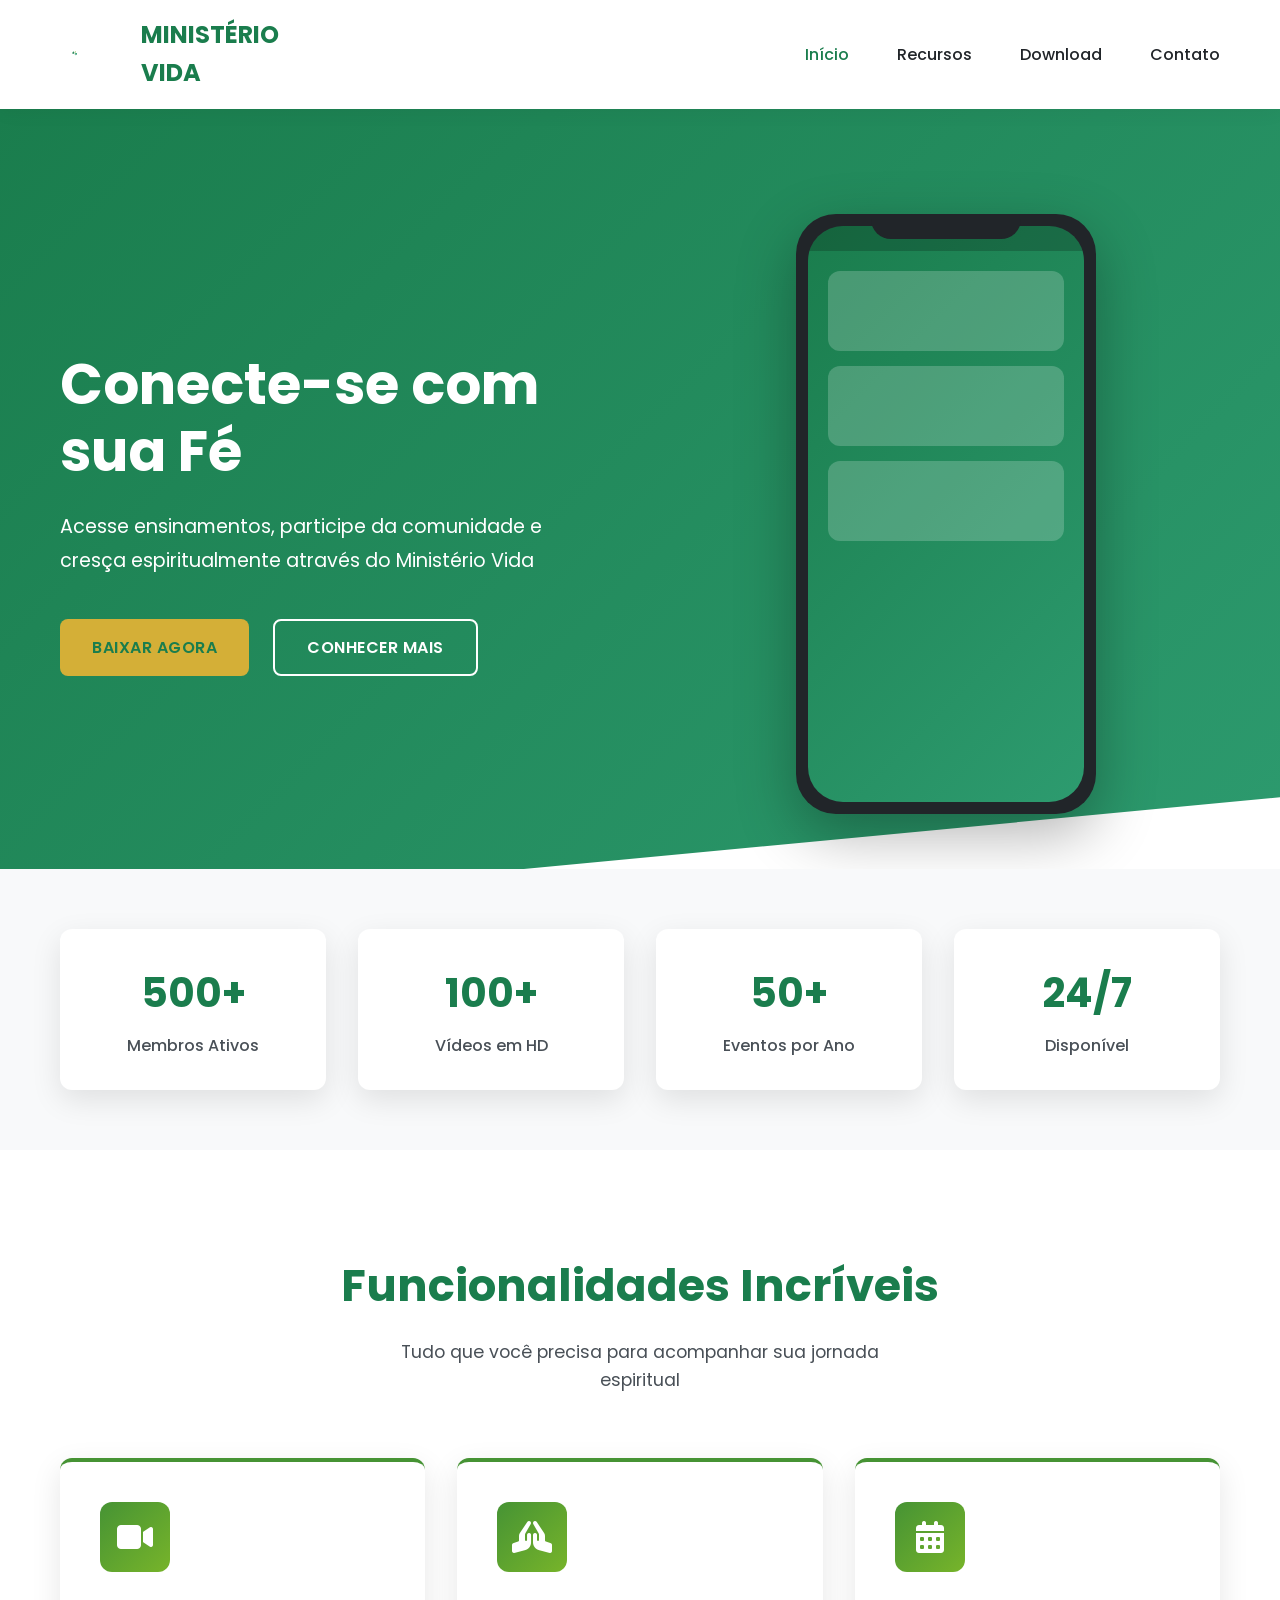
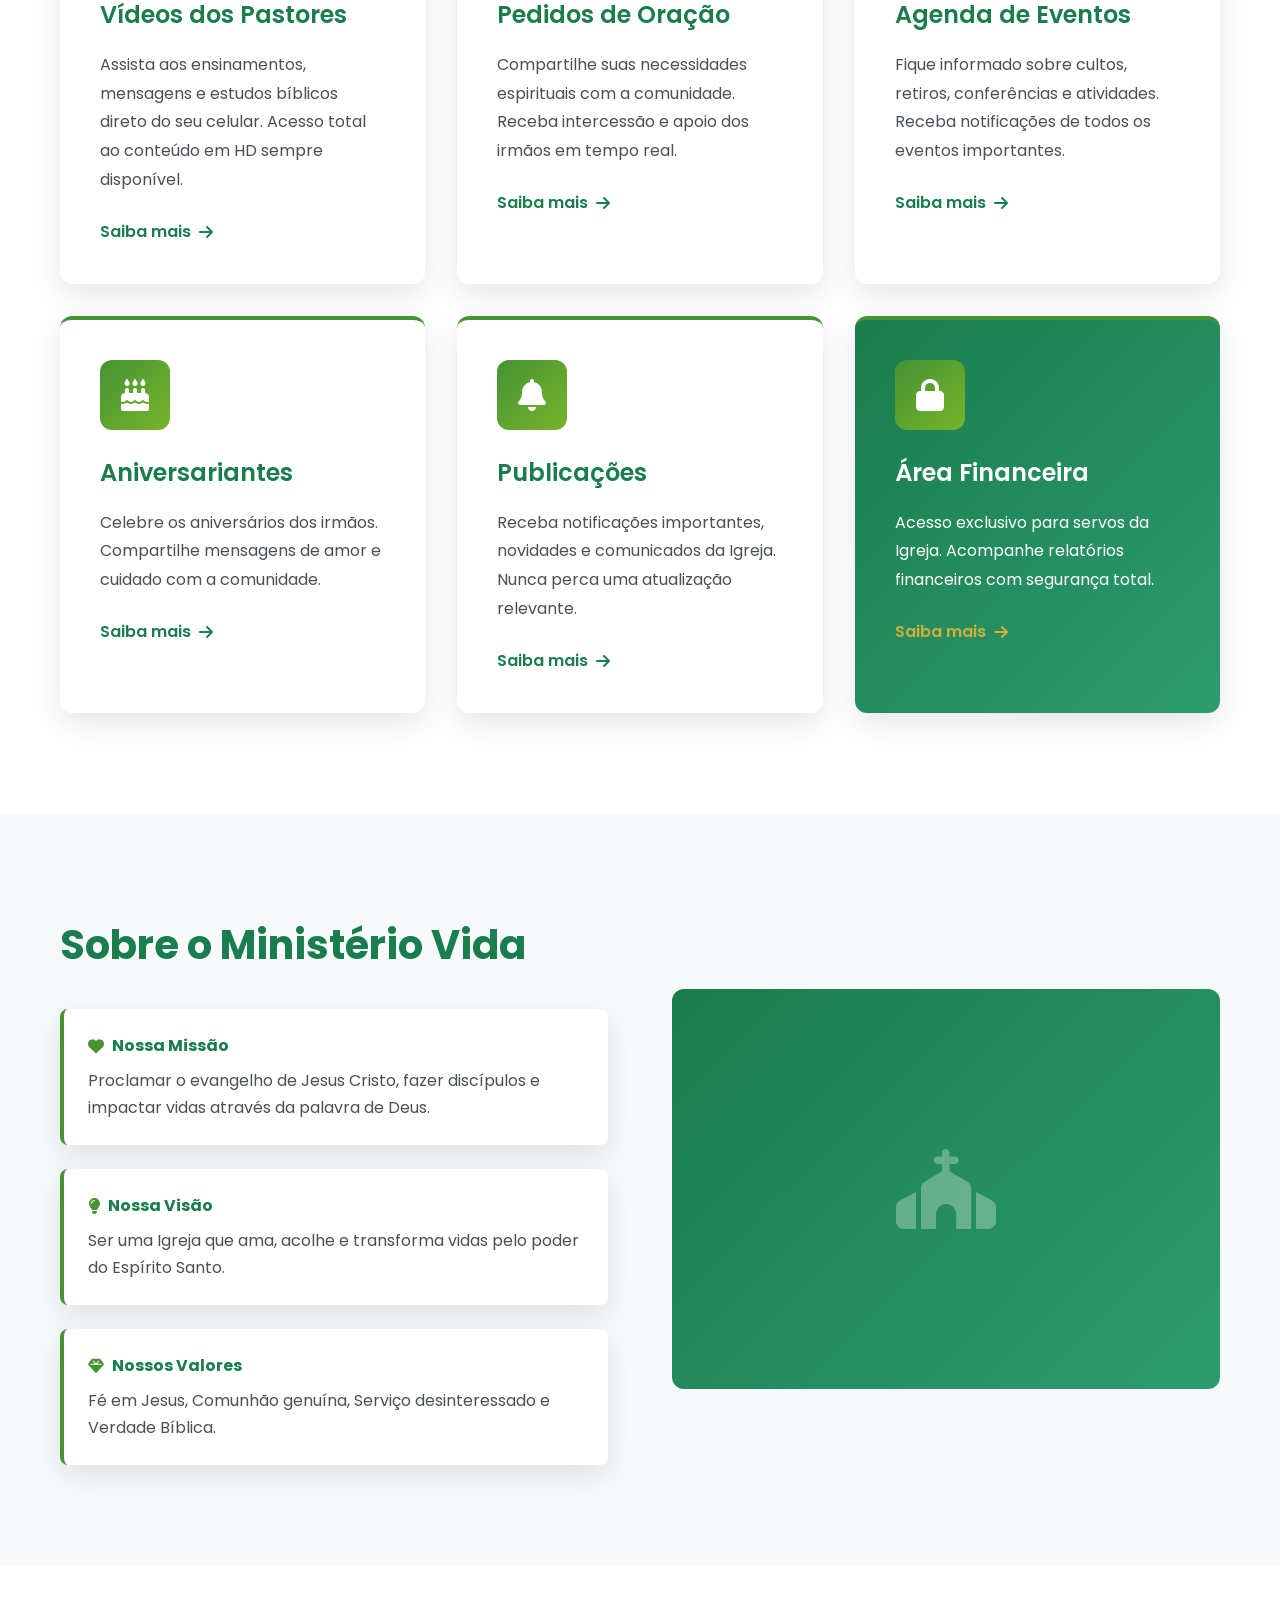
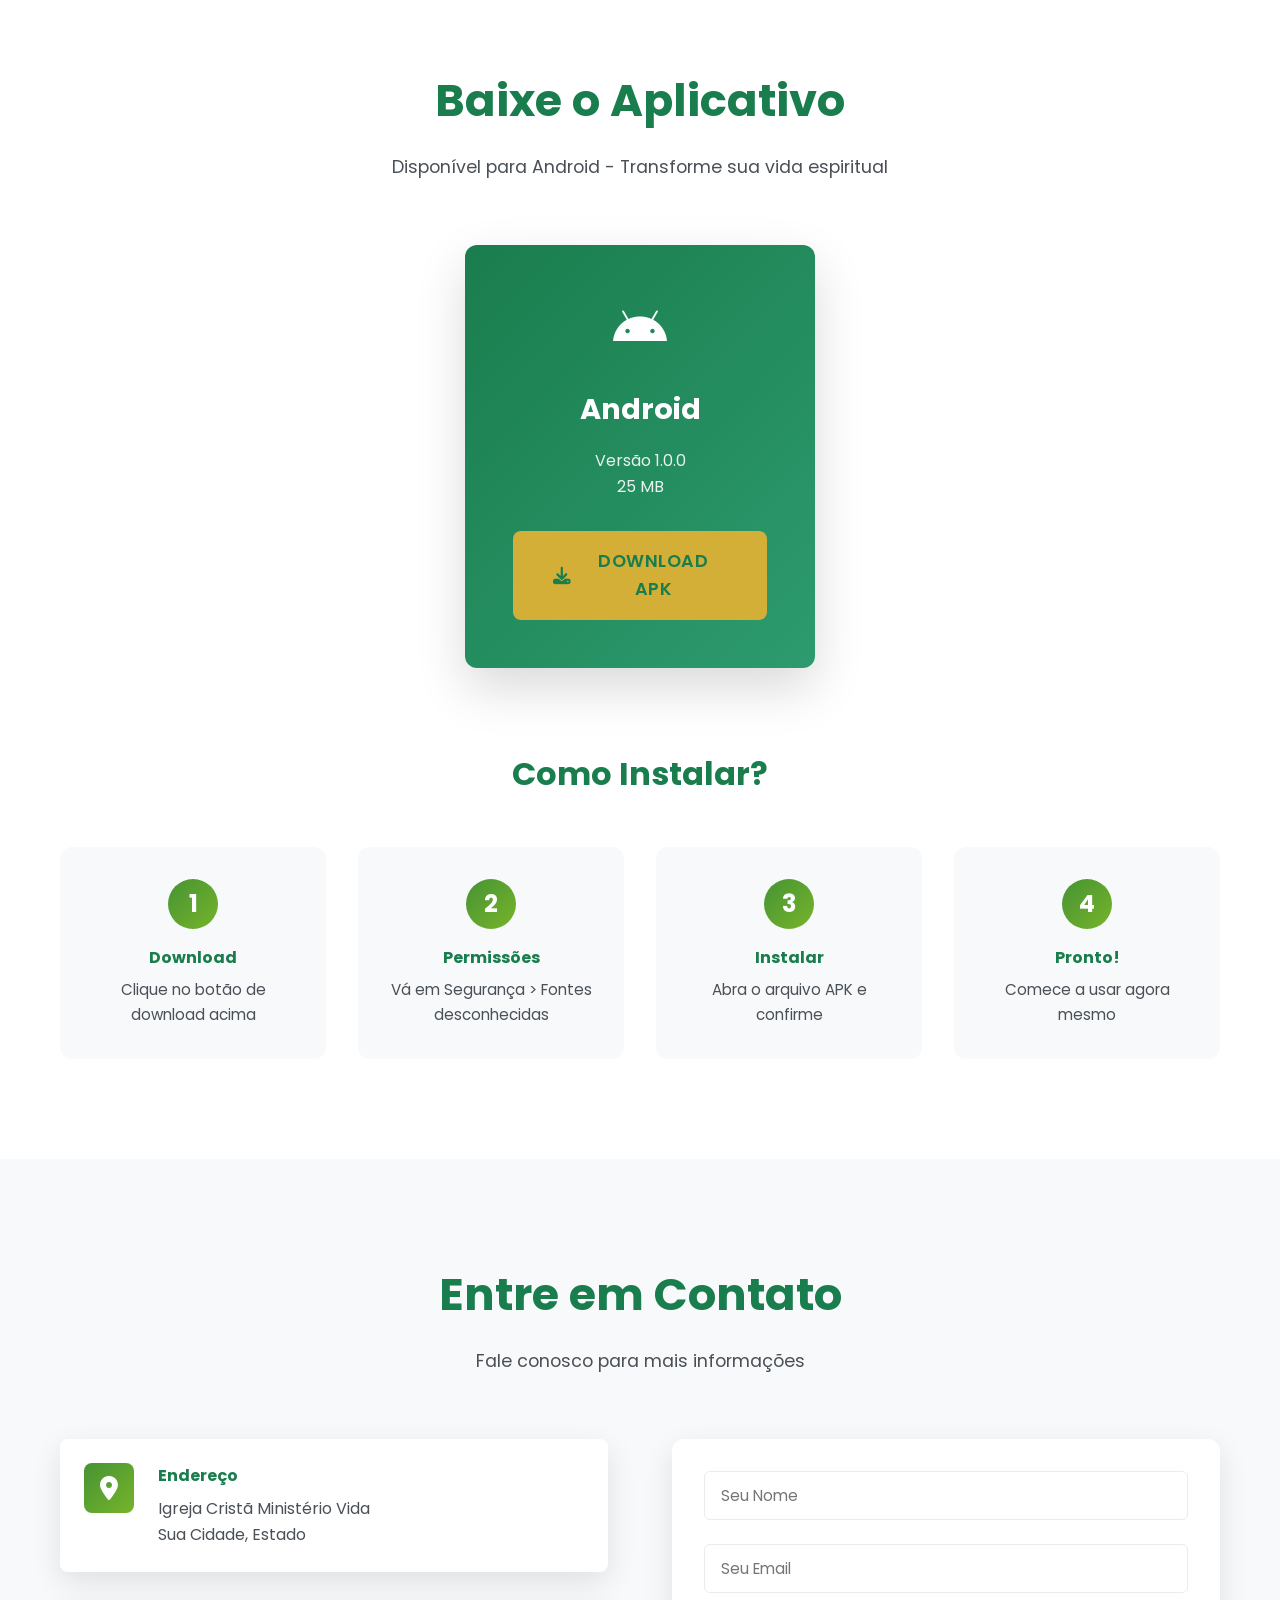
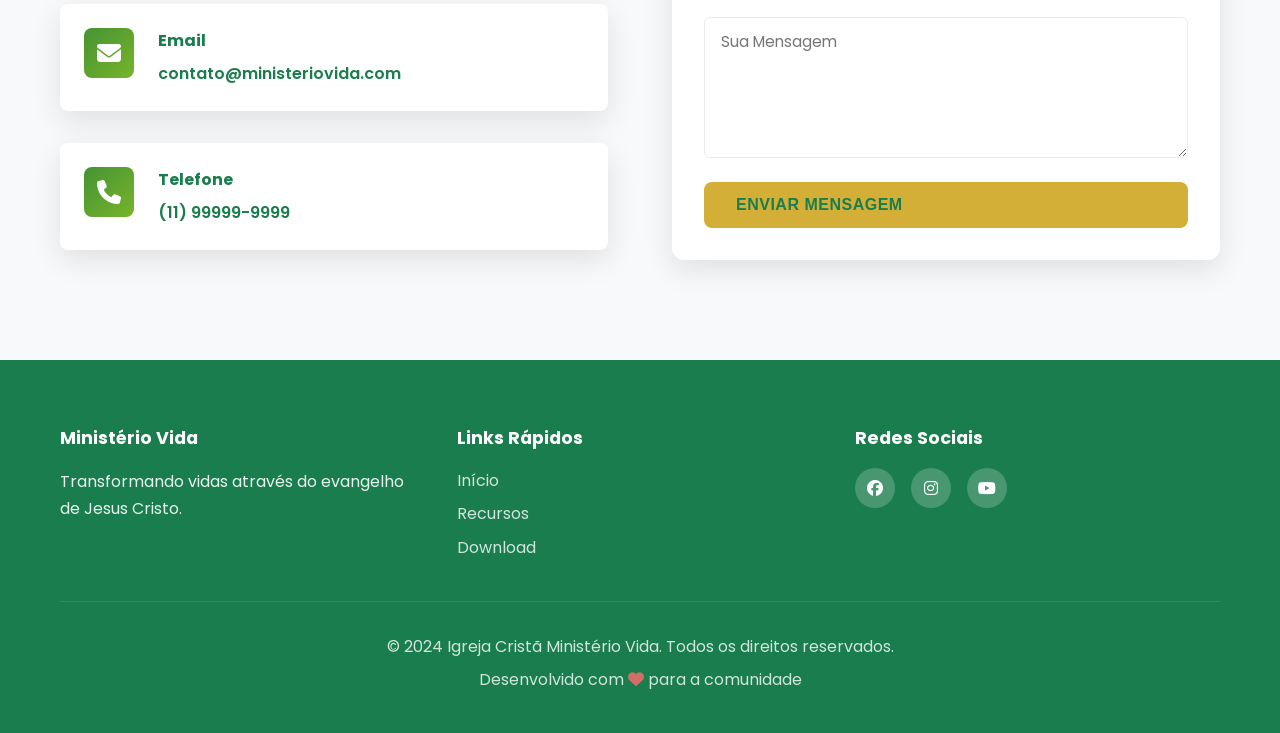
==== commit e036a2f2: "update: navbar logo - use tree only with MINISTÉRIO VIDA text" ====
--- a/docs/index.html
+++ b/docs/index.html
@@ -15,13 +15,16 @@
     <nav class="navbar">
         <div class="container">
             <div class="navbar-brand">
-                <svg class="logo" viewBox="0 0 1920 1080" xmlns="http://www.w3.org/2000/svg">
+                <svg class="logo-tree" viewBox="0 0 1920 1080" xmlns="http://www.w3.org/2000/svg">
                     <defs>
-                        <style>.logo-dark{fill:#1a7d4d;}.logo-light{fill:#469334;}.logo-accent{fill:#77b42a;}</style>
+                        <style>.tree-dark{fill:#1a7d4d;}.tree-light{fill:#2d9b6f;}.tree-accent{fill:#77b42a;}</style>
                     </defs>
-                    <path class="logo-dark" d="M394.8,276A186.21,186.21,0,0,1,580.3,445.76h56.33A242.33,242.33,0,0,0,394.8,219.81c-128.13,0-233.3,99.94-241.82,226h56.34C217.71,350.76,297.67,276,394.8,276Z"/>
+                    <!-- Árvore da logo VIDA -->
+                    <path class="tree-light" d="M506.92,496.86c-8.63,8.63-44.94,4.29-57.56,16.91-14.87,14.87-11.33,32.34-8.17,41,18-15.06,37.12-29.28,47.55-39.71-10.43,10.43-24.65,29.56-39.71,47.55,8.65,3.16,26.12,6.69,41-8.18C502.63,541.81,498.29,505.49,506.92,496.86Z"/>
+                    <path class="tree-dark" d="M394.94,447.65c0,12.21-28.74,34.81-28.74,52.65,0,21,14.85,30.89,23.21,34.77,2.06-23.37,5.54-47,5.54-61.71,0,14.76,3.47,38.34,5.54,61.71,8.35-3.88,23.2-13.74,23.2-34.77C423.69,482.46,394.94,459.86,394.94,447.65Z"/>
+                    <path class="tree-accent" d="M464.26,447.65c-3.06,6.68-24.47,11.85-28.94,21.62-5.28,11.52.39,20.64,4,24.86,7-12.28,14.81-24.32,18.51-32.4-3.7,8.08-7.72,21.86-12.44,35.18,5.54,0,16.14-1.71,21.42-13.22C471.27,473.92,461.2,454.33,464.26,447.65Z"/>
                 </svg>
-                <h1>Ministério Vida</h1>
+                <span class="brand-text">MINISTÉRIO VIDA</span>
             </div>
             <ul class="nav-menu">
                 <li><a href="#inicio">Início</a></li>
@@ -320,4 +323,4 @@
 
     <script src="script.js"></script>
 </body>
-</html>+</html>
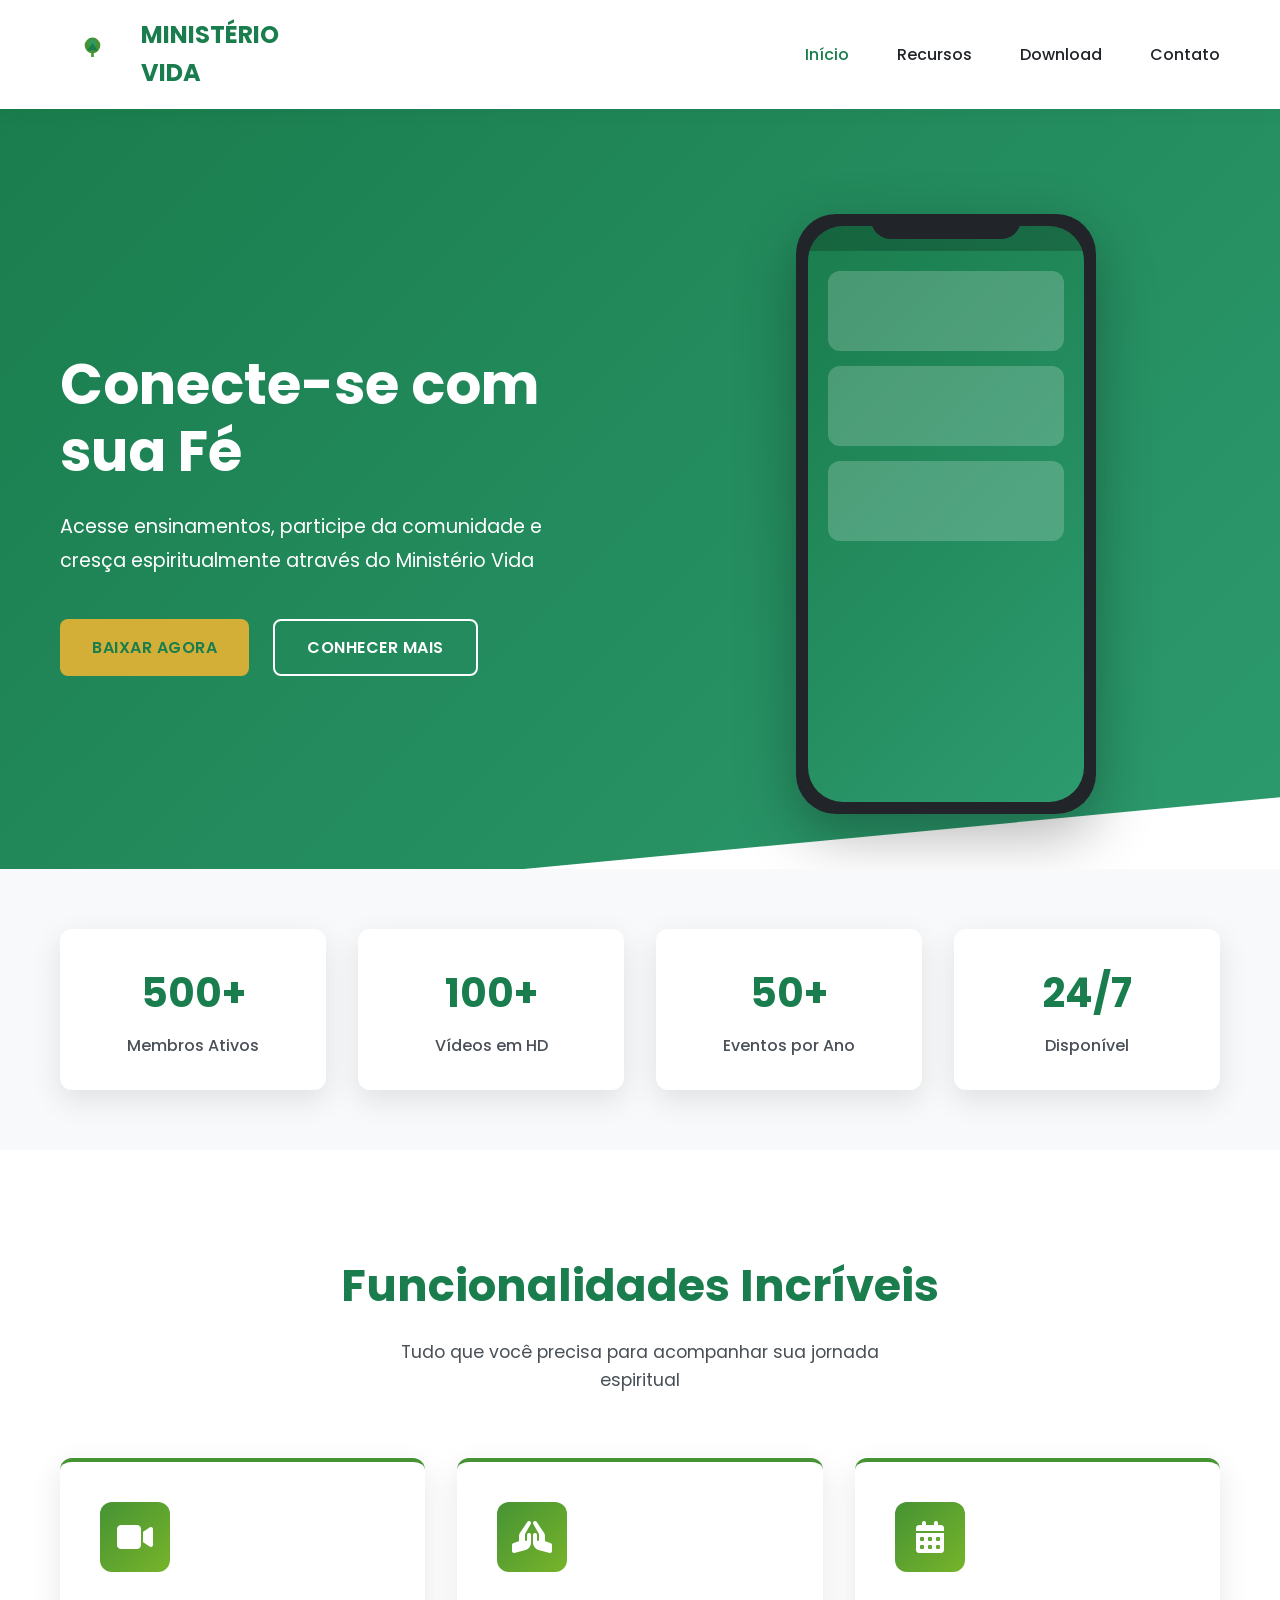
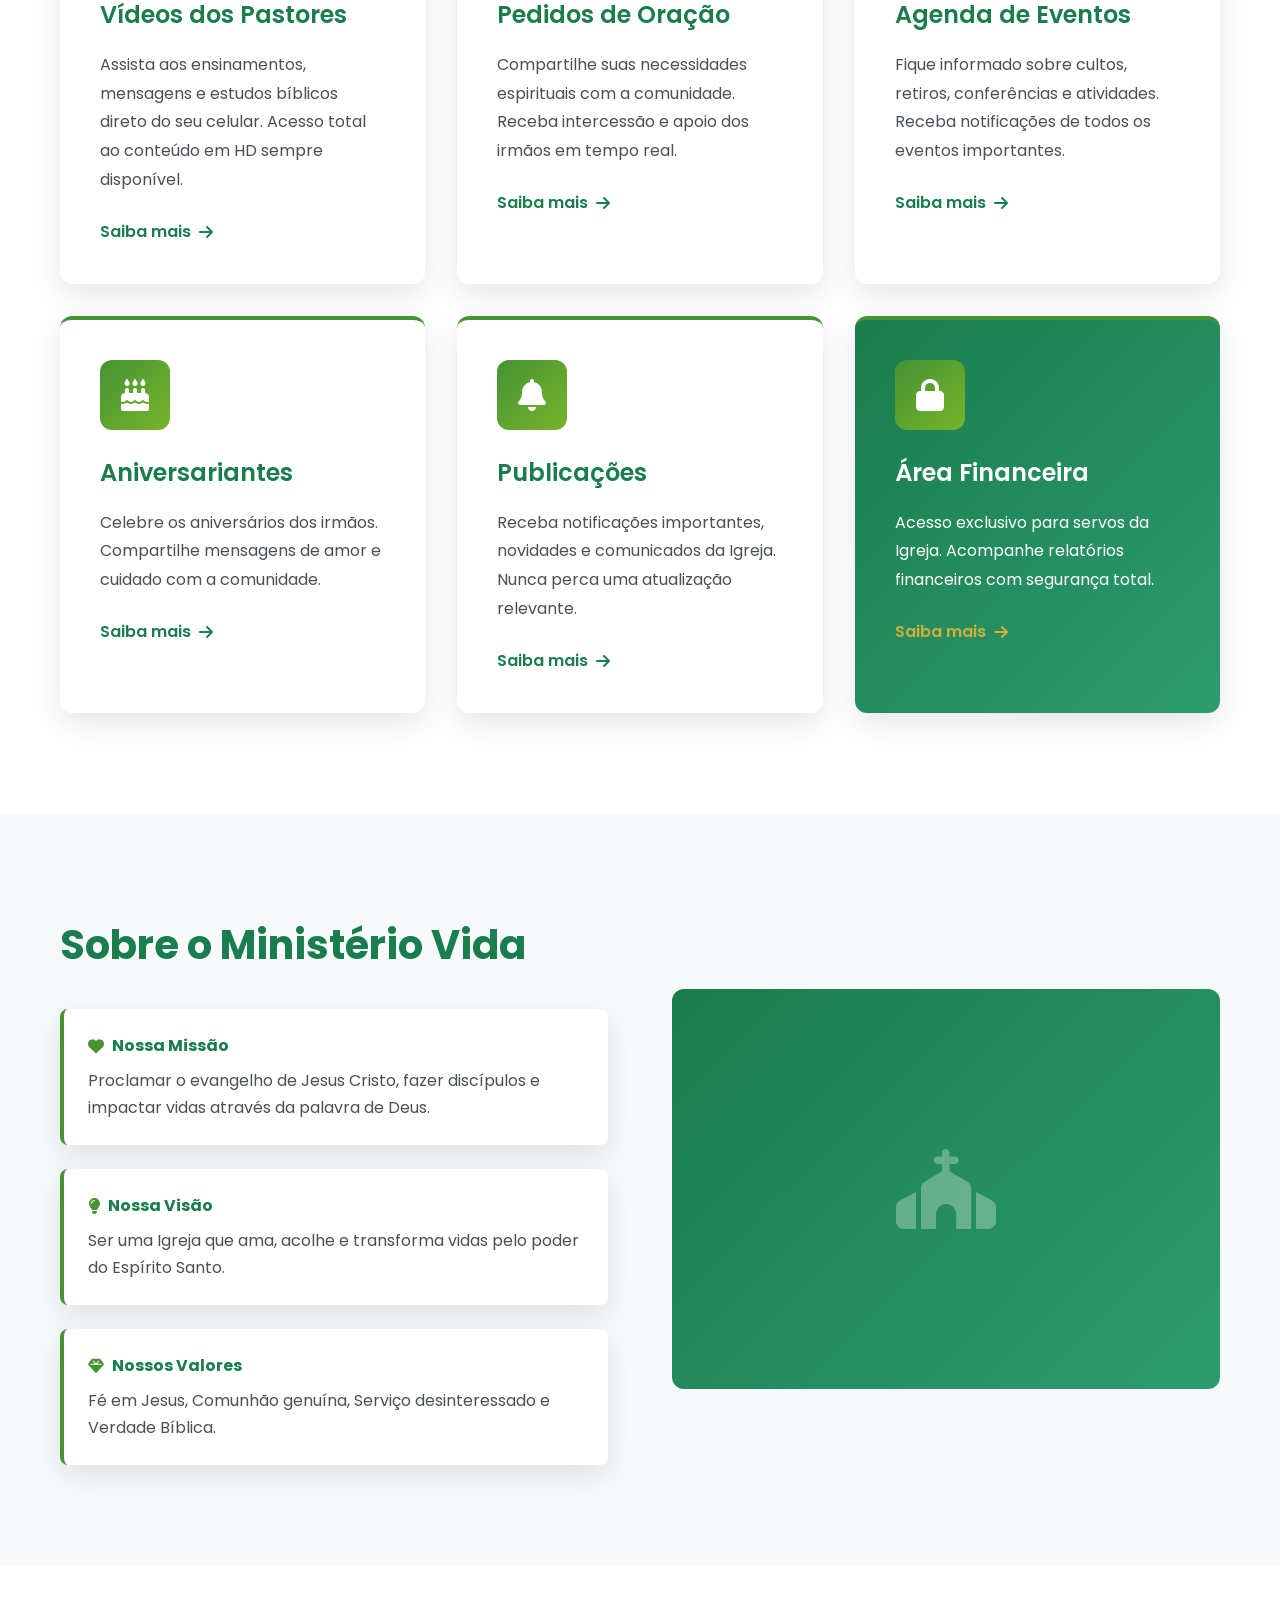
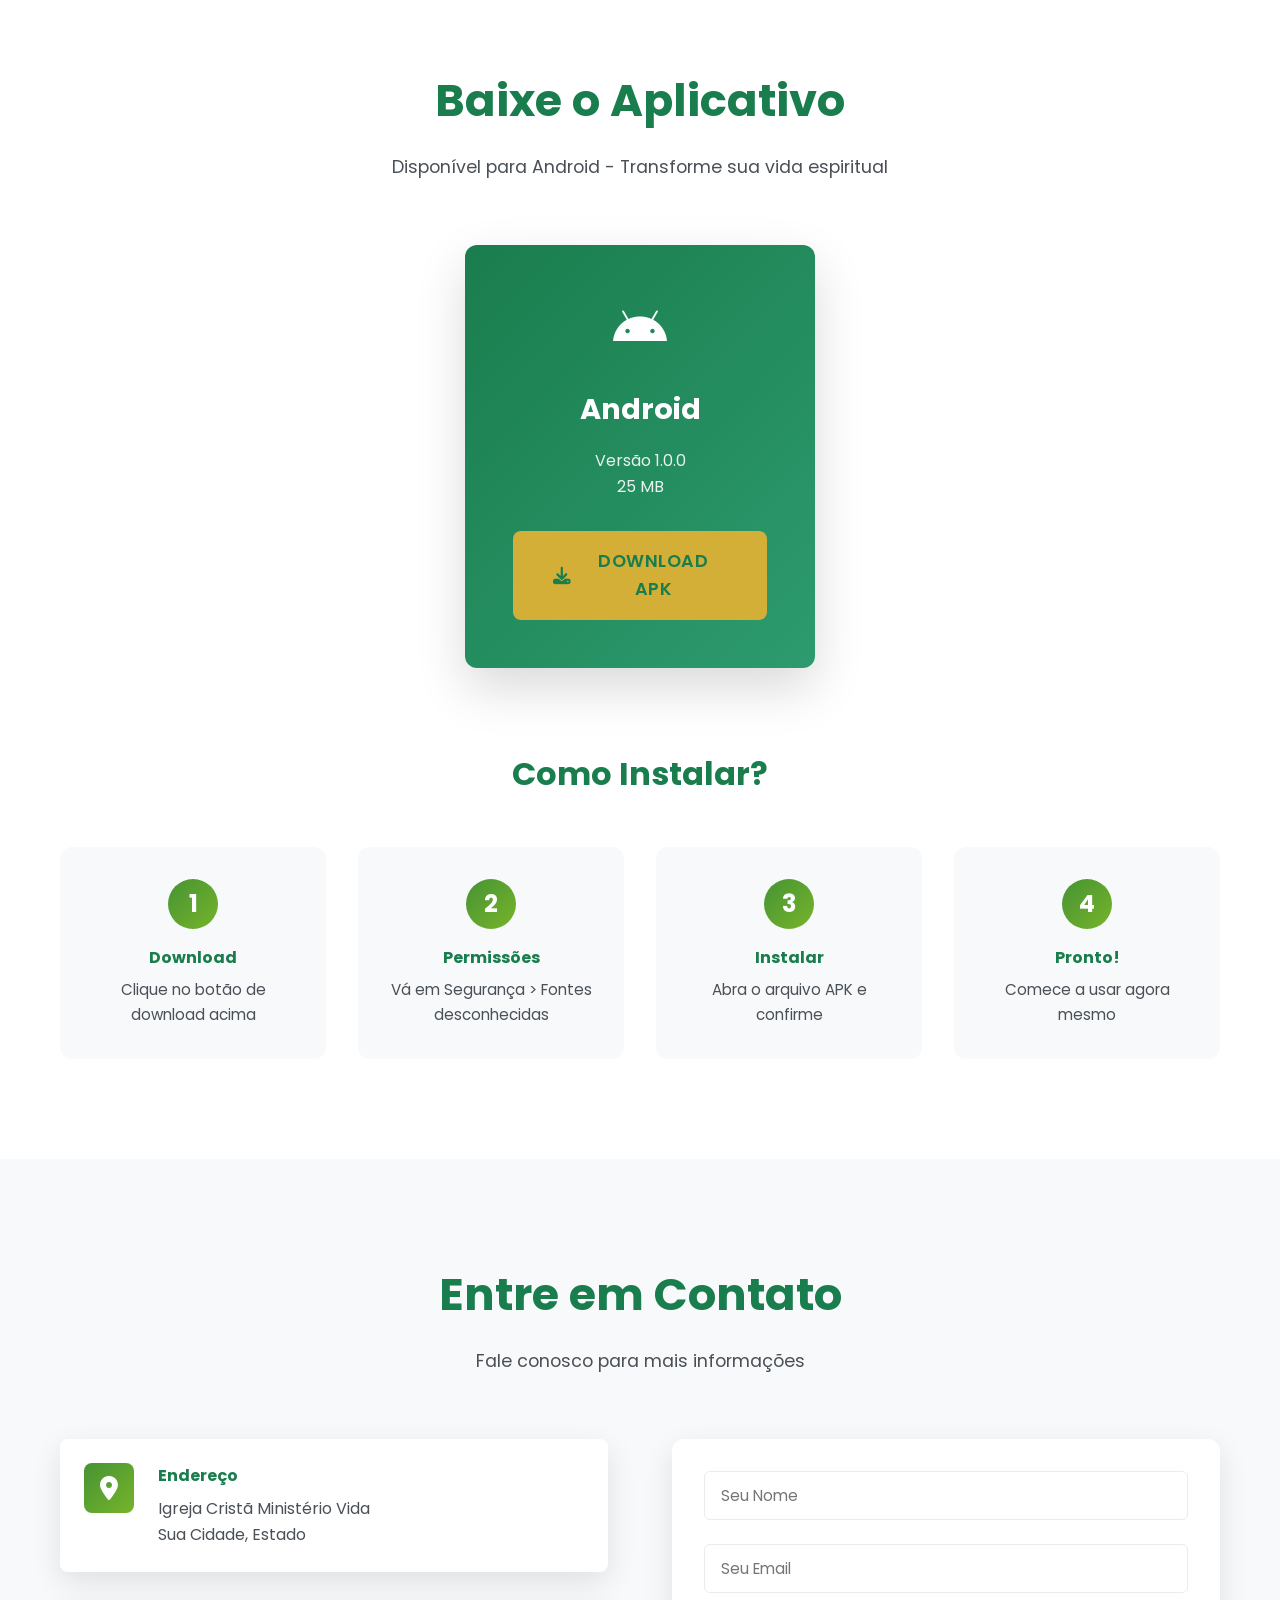
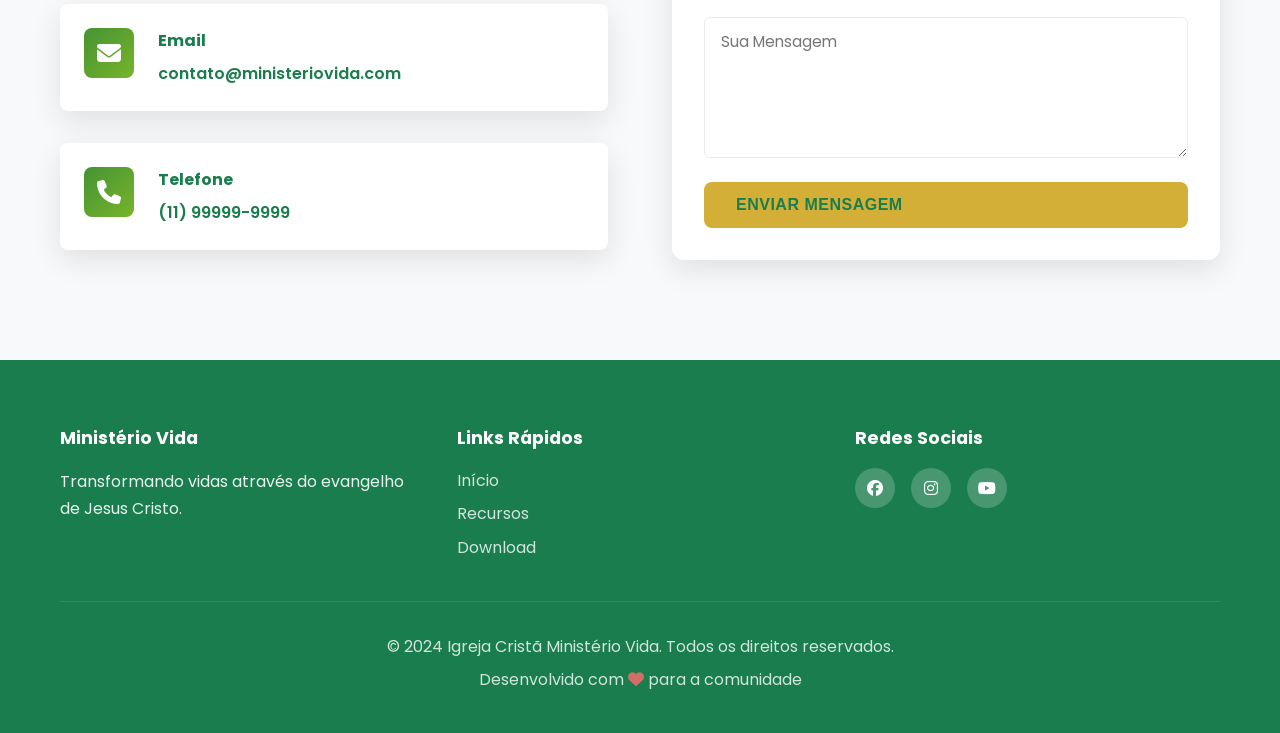
==== commit 12aab806: "fix: navbar tree logo now visible with correct SVG paths" ====
--- a/docs/index.html
+++ b/docs/index.html
@@ -15,14 +15,17 @@
     <nav class="navbar">
         <div class="container">
             <div class="navbar-brand">
-                <svg class="logo-tree" viewBox="0 0 1920 1080" xmlns="http://www.w3.org/2000/svg">
-                    <defs>
-                        <style>.tree-dark{fill:#1a7d4d;}.tree-light{fill:#2d9b6f;}.tree-accent{fill:#77b42a;}</style>
-                    </defs>
-                    <!-- Árvore da logo VIDA -->
-                    <path class="tree-light" d="M506.92,496.86c-8.63,8.63-44.94,4.29-57.56,16.91-14.87,14.87-11.33,32.34-8.17,41,18-15.06,37.12-29.28,47.55-39.71-10.43,10.43-24.65,29.56-39.71,47.55,8.65,3.16,26.12,6.69,41-8.18C502.63,541.81,498.29,505.49,506.92,496.86Z"/>
-                    <path class="tree-dark" d="M394.94,447.65c0,12.21-28.74,34.81-28.74,52.65,0,21,14.85,30.89,23.21,34.77,2.06-23.37,5.54-47,5.54-61.71,0,14.76,3.47,38.34,5.54,61.71,8.35-3.88,23.2-13.74,23.2-34.77C423.69,482.46,394.94,459.86,394.94,447.65Z"/>
-                    <path class="tree-accent" d="M464.26,447.65c-3.06,6.68-24.47,11.85-28.94,21.62-5.28,11.52.39,20.64,4,24.86,7-12.28,14.81-24.32,18.51-32.4-3.7,8.08-7.72,21.86-12.44,35.18,5.54,0,16.14-1.71,21.42-13.22C471.27,473.92,461.2,454.33,464.26,447.65Z"/>
+                <svg class="logo-tree" viewBox="0 0 500 500" xmlns="http://www.w3.org/2000/svg">
+                    <style>
+                        .tree1 { fill: #469334; }
+                        .tree2 { fill: #2d9b6f; }
+                        .tree3 { fill: #1a7d4d; }
+                    </style>
+                    <!-- Árvore - Casa com árvore dentro -->
+                    <circle cx="250" cy="180" r="60" class="tree1"/>
+                    <path d="M250 120 L220 180 L280 180 Z" class="tree2"/>
+                    <path d="M250 160 L210 220 L290 220 Z" class="tree3"/>
+                    <rect x="240" y="220" width="20" height="50" class="tree1" rx="2"/>
                 </svg>
                 <span class="brand-text">MINISTÉRIO VIDA</span>
             </div>
@@ -323,4 +326,4 @@
 
     <script src="script.js"></script>
 </body>
-</html>
+</html>
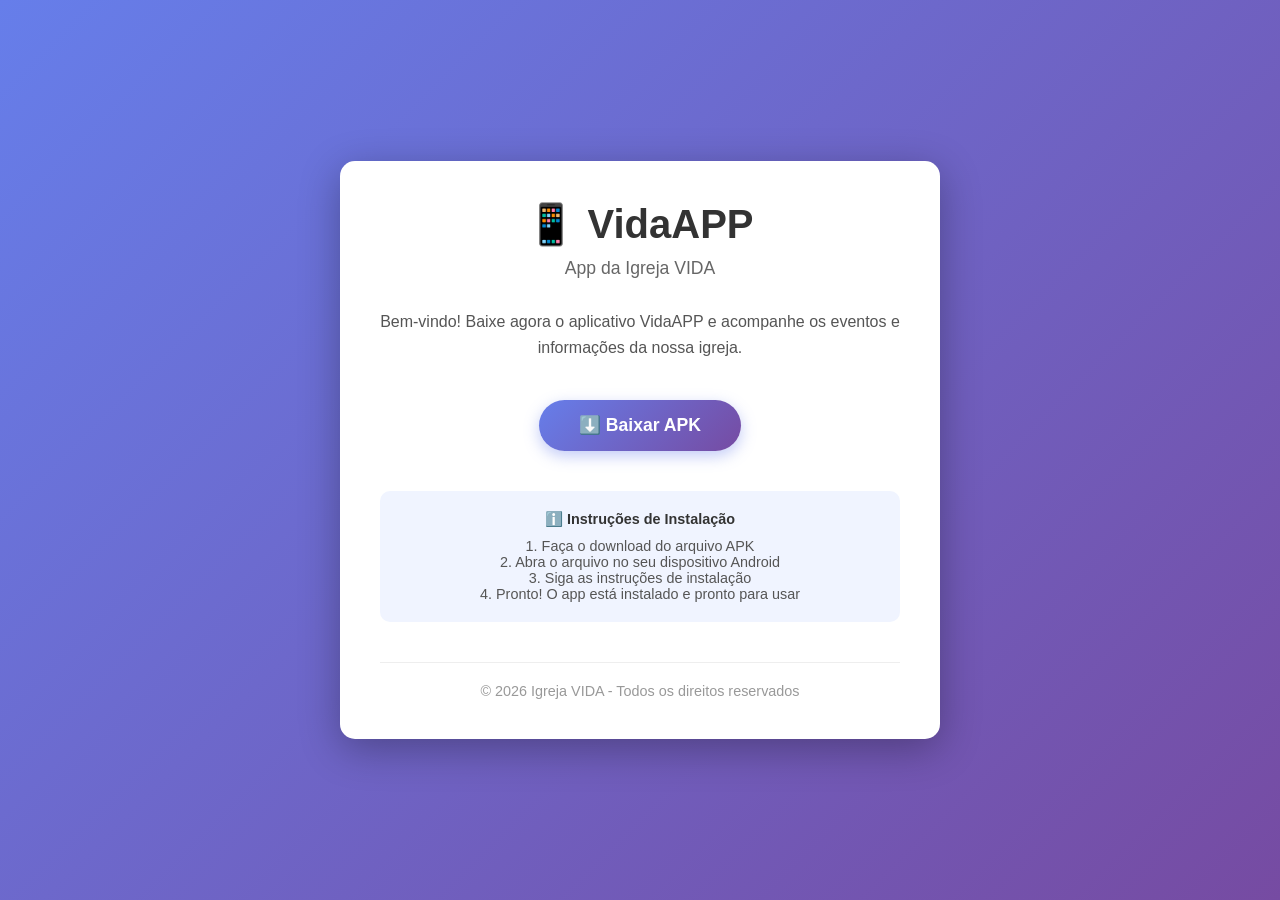
==== commit f65deada: "feat: Add GitHub Pages download page for APK" ====
--- a/docs/index.html
+++ b/docs/index.html
@@ -3,327 +3,133 @@
 <head>
     <meta charset="UTF-8">
     <meta name="viewport" content="width=device-width, initial-scale=1.0">
-    <title>Igreja Cristã Ministério Vida - Aplicativo Oficial</title>
-    <link rel="stylesheet" href="styles.css">
-    <link rel="stylesheet" href="https://cdnjs.cloudflare.com/ajax/libs/font-awesome/6.4.0/css/all.min.css">
-    <link rel="preconnect" href="https://fonts.googleapis.com">
-    <link rel="preconnect" href="https://fonts.gstatic.com" crossorigin>
-    <link href="https://fonts.googleapis.com/css2?family=Poppins:wght@300;400;500;600;700&display=swap" rel="stylesheet">
+    <title>VidaAPP - Baixar</title>
+    <style>
+        * {
+            margin: 0;
+            padding: 0;
+            box-sizing: border-box;
+        }
+        
+        body {
+            font-family: 'Segoe UI', Tahoma, Geneva, Verdana, sans-serif;
+            background: linear-gradient(135deg, #667eea 0%, #764ba2 100%);
+            min-height: 100vh;
+            display: flex;
+            justify-content: center;
+            align-items: center;
+            padding: 20px;
+        }
+        
+        .container {
+            background: white;
+            border-radius: 15px;
+            box-shadow: 0 10px 40px rgba(0, 0, 0, 0.3);
+            padding: 40px;
+            max-width: 600px;
+            text-align: center;
+        }
+        
+        h1 {
+            color: #333;
+            margin-bottom: 10px;
+            font-size: 2.5em;
+        }
+        
+        .subtitle {
+            color: #666;
+            margin-bottom: 30px;
+            font-size: 1.1em;
+        }
+        
+        .description {
+            color: #555;
+            margin-bottom: 40px;
+            line-height: 1.6;
+            font-size: 1em;
+        }
+        
+        .download-section {
+            margin: 40px 0;
+        }
+        
+        .download-btn {
+            display: inline-block;
+            background: linear-gradient(135deg, #667eea 0%, #764ba2 100%);
+            color: white;
+            padding: 15px 40px;
+            border-radius: 50px;
+            text-decoration: none;
+            font-size: 1.1em;
+            font-weight: bold;
+            transition: transform 0.3s, box-shadow 0.3s;
+            box-shadow: 0 5px 15px rgba(102, 126, 234, 0.4);
+        }
+        
+        .download-btn:hover {
+            transform: translateY(-2px);
+            box-shadow: 0 8px 20px rgba(102, 126, 234, 0.6);
+        }
+        
+        .info {
+            background: #f0f4ff;
+            padding: 20px;
+            border-radius: 10px;
+            margin-top: 30px;
+            color: #555;
+            font-size: 0.9em;
+        }
+        
+        .info-title {
+            font-weight: bold;
+            margin-bottom: 10px;
+            color: #333;
+        }
+        
+        footer {
+            margin-top: 40px;
+            padding-top: 20px;
+            border-top: 1px solid #eee;
+            color: #999;
+            font-size: 0.9em;
+        }
+    </style>
 </head>
 <body>
-    <!-- Navbar -->
-    <nav class="navbar">
-        <div class="container">
-            <div class="navbar-brand">
-                <svg class="logo-tree" viewBox="0 0 500 500" xmlns="http://www.w3.org/2000/svg">
-                    <style>
-                        .tree1 { fill: #469334; }
-                        .tree2 { fill: #2d9b6f; }
-                        .tree3 { fill: #1a7d4d; }
-                    </style>
-                    <!-- Árvore - Casa com árvore dentro -->
-                    <circle cx="250" cy="180" r="60" class="tree1"/>
-                    <path d="M250 120 L220 180 L280 180 Z" class="tree2"/>
-                    <path d="M250 160 L210 220 L290 220 Z" class="tree3"/>
-                    <rect x="240" y="220" width="20" height="50" class="tree1" rx="2"/>
-                </svg>
-                <span class="brand-text">MINISTÉRIO VIDA</span>
-            </div>
-            <ul class="nav-menu">
-                <li><a href="#inicio">Início</a></li>
-                <li><a href="#features">Recursos</a></li>
-                <li><a href="#download">Download</a></li>
-                <li><a href="#contato">Contato</a></li>
-            </ul>
-            <div class="hamburger">
-                <span></span>
-                <span></span>
-                <span></span>
-            </div>
+    <div class="container">
+        <h1>📱 VidaAPP</h1>
+        <p class="subtitle">App da Igreja VIDA</p>
+        
+        <p class="description">
+            Bem-vindo! Baixe agora o aplicativo VidaAPP e acompanhe os eventos e informações da nossa igreja.
+        </p>
+        
+        <div class="download-section">
+            <a href="#apk" class="download-btn">⬇️ Baixar APK</a>
         </div>
-    </nav>
-
-    <!-- Hero Section Premium -->
-    <section id="inicio" class="hero">
-        <div class="hero-background"></div>
-        <div class="container hero-content">
-            <div class="hero-text">
-                <h1>Conecte-se com sua Fé</h1>
-                <p>Acesse ensinamentos, participe da comunidade e cresça espiritualmente através do Ministério Vida</p>
-                <div class="hero-buttons">
-                    <a href="#download" class="btn btn-primary">Baixar Agora</a>
-                    <a href="#features" class="btn btn-secondary">Conhecer Mais</a>
-                </div>
-            </div>
-            <div class="hero-phone">
-                <div class="phone-frame">
-                    <div class="phone-screen">
-                        <div class="phone-status-bar"></div>
-                        <div class="phone-content">
-                            <div class="app-preview"></div>
-                            <div class="app-preview"></div>
-                            <div class="app-preview"></div>
-                        </div>
-                    </div>
-                </div>
-            </div>
+        
+        <div class="info">
+            <div class="info-title">ℹ️ Instruções de Instalação</div>
+            <p>1. Faça o download do arquivo APK</p>
+            <p>2. Abra o arquivo no seu dispositivo Android</p>
+            <p>3. Siga as instruções de instalação</p>
+            <p>4. Pronto! O app está instalado e pronto para usar</p>
         </div>
-    </section>
-
-    <!-- Stats Section -->
-    <section class="stats">
-        <div class="container">
-            <div class="stat-card">
-                <h3>500+</h3>
-                <p>Membros Ativos</p>
-            </div>
-            <div class="stat-card">
-                <h3>100+</h3>
-                <p>Vídeos em HD</p>
-            </div>
-            <div class="stat-card">
-                <h3>50+</h3>
-                <p>Eventos por Ano</p>
-            </div>
-            <div class="stat-card">
-                <h3>24/7</h3>
-                <p>Disponível</p>
-            </div>
-        </div>
-    </section>
-
-    <!-- Features Premium -->
-    <section id="features" class="features">
-        <div class="container">
-            <div class="section-header">
-                <h2>Funcionalidades Incríveis</h2>
-                <p>Tudo que você precisa para acompanhar sua jornada espiritual</p>
-            </div>
-            <div class="features-grid">
-                <div class="feature-card premium">
-                    <div class="feature-icon-wrapper">
-                        <i class="fas fa-video"></i>
-                    </div>
-                    <h3>Vídeos dos Pastores</h3>
-                    <p>Assista aos ensinamentos, mensagens e estudos bíblicos direto do seu celular. Acesso total ao conteúdo em HD sempre disponível.</p>
-                    <a href="#" class="feature-link">Saiba mais <i class="fas fa-arrow-right"></i></a>
-                </div>
-
-                <div class="feature-card premium">
-                    <div class="feature-icon-wrapper">
-                        <i class="fas fa-hands-praying"></i>
-                    </div>
-                    <h3>Pedidos de Oração</h3>
-                    <p>Compartilhe suas necessidades espirituais com a comunidade. Receba intercessão e apoio dos irmãos em tempo real.</p>
-                    <a href="#" class="feature-link">Saiba mais <i class="fas fa-arrow-right"></i></a>
-                </div>
-
-                <div class="feature-card premium">
-                    <div class="feature-icon-wrapper">
-                        <i class="fas fa-calendar-alt"></i>
-                    </div>
-                    <h3>Agenda de Eventos</h3>
-                    <p>Fique informado sobre cultos, retiros, conferências e atividades. Receba notificações de todos os eventos importantes.</p>
-                    <a href="#" class="feature-link">Saiba mais <i class="fas fa-arrow-right"></i></a>
-                </div>
-
-                <div class="feature-card premium">
-                    <div class="feature-icon-wrapper">
-                        <i class="fas fa-birthday-cake"></i>
-                    </div>
-                    <h3>Aniversariantes</h3>
-                    <p>Celebre os aniversários dos irmãos. Compartilhe mensagens de amor e cuidado com a comunidade.</p>
-                    <a href="#" class="feature-link">Saiba mais <i class="fas fa-arrow-right"></i></a>
-                </div>
-
-                <div class="feature-card premium">
-                    <div class="feature-icon-wrapper">
-                        <i class="fas fa-bell"></i>
-                    </div>
-                    <h3>Publicações</h3>
-                    <p>Receba notificações importantes, novidades e comunicados da Igreja. Nunca perca uma atualização relevante.</p>
-                    <a href="#" class="feature-link">Saiba mais <i class="fas fa-arrow-right"></i></a>
-                </div>
-
-                <div class="feature-card premium highlight">
-                    <div class="feature-icon-wrapper">
-                        <i class="fas fa-lock"></i>
-                    </div>
-                    <h3>Área Financeira</h3>
-                    <p>Acesso exclusivo para servos da Igreja. Acompanhe relatórios financeiros com segurança total.</p>
-                    <a href="#" class="feature-link">Saiba mais <i class="fas fa-arrow-right"></i></a>
-                </div>
-            </div>
-        </div>
-    </section>
-
-    <!-- About Section -->
-    <section class="about">
-        <div class="container">
-            <div class="about-content">
-                <div class="about-text">
-                    <h2>Sobre o Ministério Vida</h2>
-                    <div class="about-values">
-                        <div class="value-item">
-                            <h4><i class="fas fa-heart"></i> Nossa Missão</h4>
-                            <p>Proclamar o evangelho de Jesus Cristo, fazer discípulos e impactar vidas através da palavra de Deus.</p>
-                        </div>
-                        <div class="value-item">
-                            <h4><i class="fas fa-lightbulb"></i> Nossa Visão</h4>
-                            <p>Ser uma Igreja que ama, acolhe e transforma vidas pelo poder do Espírito Santo.</p>
-                        </div>
-                        <div class="value-item">
-                            <h4><i class="fas fa-gem"></i> Nossos Valores</h4>
-                            <p>Fé em Jesus, Comunhão genuína, Serviço desinteressado e Verdade Bíblica.</p>
-                        </div>
-                    </div>
-                </div>
-                <div class="about-image">
-                    <div class="image-placeholder">
-                        <i class="fas fa-church"></i>
-                    </div>
-                </div>
-            </div>
-        </div>
-    </section>
-
-    <!-- Download Section -->
-    <section id="download" class="download">
-        <div class="container">
-            <div class="section-header">
-                <h2>Baixe o Aplicativo</h2>
-                <p>Disponível para Android - Transforme sua vida espiritual</p>
-            </div>
-            
-            <div class="download-wrapper">
-                <div class="download-card">
-                    <div class="os-icon">
-                        <i class="fab fa-android"></i>
-                    </div>
-                    <h3>Android</h3>
-                    <div class="version-info">
-                        <p class="version">Versão 1.0.0</p>
-                        <p class="size">25 MB</p>
-                    </div>
-                    <a href="https://github.com/devjezreel/VidaAPP/releases/download/v1.0.0/VidaAPP.apk" class="btn btn-download" download>
-                        <i class="fas fa-download"></i> Download APK
-                    </a>
-                </div>
-            </div>
-
-            <div class="installation-steps">
-                <h3>Como Instalar?</h3>
-                <div class="steps-grid">
-                    <div class="step">
-                        <div class="step-number">1</div>
-                        <h4>Download</h4>
-                        <p>Clique no botão de download acima</p>
-                    </div>
-                    <div class="step">
-                        <div class="step-number">2</div>
-                        <h4>Permissões</h4>
-                        <p>Vá em Segurança > Fontes desconhecidas</p>
-                    </div>
-                    <div class="step">
-                        <div class="step-number">3</div>
-                        <h4>Instalar</h4>
-                        <p>Abra o arquivo APK e confirme</p>
-                    </div>
-                    <div class="step">
-                        <div class="step-number">4</div>
-                        <h4>Pronto!</h4>
-                        <p>Comece a usar agora mesmo</p>
-                    </div>
-                </div>
-            </div>
-        </div>
-    </section>
-
-    <!-- Contact Section -->
-    <section id="contato" class="contact">
-        <div class="container">
-            <div class="section-header">
-                <h2>Entre em Contato</h2>
-                <p>Fale conosco para mais informações</p>
-            </div>
-            <div class="contact-wrapper">
-                <div class="contact-info">
-                    <div class="contact-item">
-                        <div class="contact-icon">
-                            <i class="fas fa-map-marker-alt"></i>
-                        </div>
-                        <div>
-                            <h4>Endereço</h4>
-                            <p>Igreja Cristã Ministério Vida<br>Sua Cidade, Estado</p>
-                        </div>
-                    </div>
-                    <div class="contact-item">
-                        <div class="contact-icon">
-                            <i class="fas fa-envelope"></i>
-                        </div>
-                        <div>
-                            <h4>Email</h4>
-                            <p><a href="mailto:contato@ministeriovida.com">contato@ministeriovida.com</a></p>
-                        </div>
-                    </div>
-                    <div class="contact-item">
-                        <div class="contact-icon">
-                            <i class="fas fa-phone"></i>
-                        </div>
-                        <div>
-                            <h4>Telefone</h4>
-                            <p><a href="tel:+5511999999999">(11) 99999-9999</a></p>
-                        </div>
-                    </div>
-                </div>
-                <form class="contact-form">
-                    <div class="form-group">
-                        <input type="text" placeholder="Seu Nome" required>
-                    </div>
-                    <div class="form-group">
-                        <input type="email" placeholder="Seu Email" required>
-                    </div>
-                    <div class="form-group">
-                        <textarea placeholder="Sua Mensagem" rows="5" required></textarea>
-                    </div>
-                    <button type="submit" class="btn btn-primary">Enviar Mensagem</button>
-                </form>
-            </div>
-        </div>
-    </section>
-
-    <!-- Footer -->
-    <footer class="footer">
-        <div class="container">
-            <div class="footer-content">
-                <div class="footer-section">
-                    <h4>Ministério Vida</h4>
-                    <p>Transformando vidas através do evangelho de Jesus Cristo.</p>
-                </div>
-                <div class="footer-section">
-                    <h4>Links Rápidos</h4>
-                    <ul>
-                        <li><a href="#inicio">Início</a></li>
-                        <li><a href="#features">Recursos</a></li>
-                        <li><a href="#download">Download</a></li>
-                    </ul>
-                </div>
-                <div class="footer-section">
-                    <h4>Redes Sociais</h4>
-                    <div class="social-links">
-                        <a href="#" title="Facebook"><i class="fab fa-facebook"></i></a>
-                        <a href="#" title="Instagram"><i class="fab fa-instagram"></i></a>
-                        <a href="#" title="YouTube"><i class="fab fa-youtube"></i></a>
-                    </div>
-                </div>
-            </div>
-            <div class="footer-bottom">
-                <p>&copy; 2024 Igreja Cristã Ministério Vida. Todos os direitos reservados.</p>
-                <p>Desenvolvido com <i class="fas fa-heart"></i> para a comunidade</p>
-            </div>
-        </div>
-    </footer>
-
-    <script src="script.js"></script>
+        
+        <footer>
+            <p>© 2026 Igreja VIDA - Todos os direitos reservados</p>
+        </footer>
+    </div>
+    
+    <script>
+        // Redireciona para o APK quando clicado
+        document.querySelector('.download-btn').addEventListener('click', function(e) {
+            // SUBSTITUA PELA URL DO SEU APK
+            // Opções:
+            // 1. Se o APK está em /releases/ do GitHub
+            // 2. Se está em outro servidor
+            window.location.href = 'https://github.com/devjezreel/VidaAPP/releases/download/v1.0.0/VidaAPP.apk';
+        });
+    </script>
 </body>
 </html>
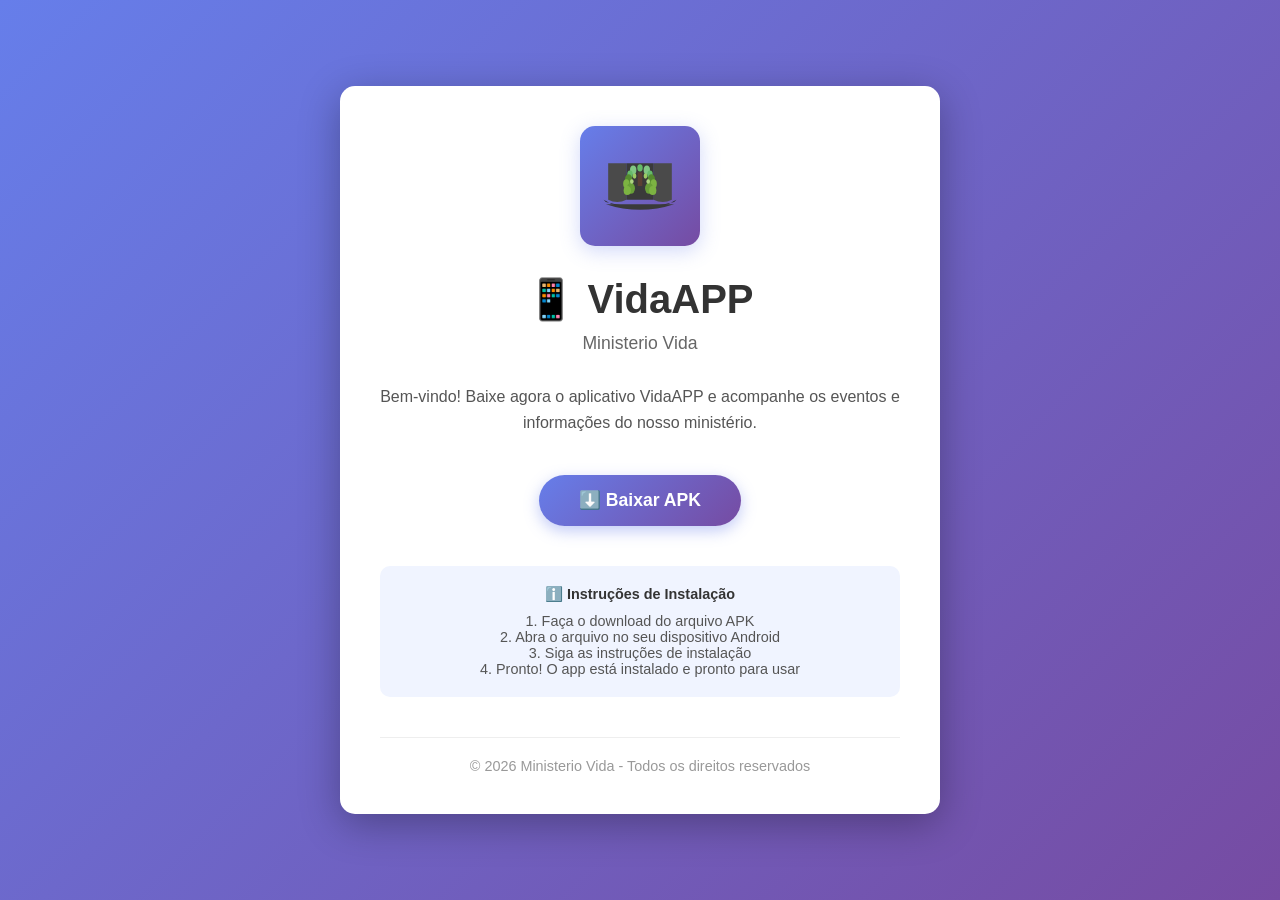
==== commit fb7fdfa4: "Atualizar site com logo da árvore e nome correto Ministerio Vida" ====
--- a/docs/index.html
+++ b/docs/index.html
@@ -3,7 +3,7 @@
 <head>
     <meta charset="UTF-8">
     <meta name="viewport" content="width=device-width, initial-scale=1.0">
-    <title>VidaAPP - Baixar</title>
+    <title>VidaAPP - Ministerio Vida</title>
     <style>
         * {
             margin: 0;
@@ -30,6 +30,23 @@
             text-align: center;
         }
         
+        .logo-tree {
+            width: 120px;
+            height: 120px;
+            margin: 0 auto 30px;
+            background: linear-gradient(135deg, #667eea 0%, #764ba2 100%);
+            border-radius: 15px;
+            display: flex;
+            align-items: center;
+            justify-content: center;
+            box-shadow: 0 5px 20px rgba(102, 126, 234, 0.3);
+        }
+        
+        svg {
+            width: 100px;
+            height: 100px;
+        }
+        
         h1 {
             color: #333;
             margin-bottom: 10px;
@@ -40,6 +57,7 @@
             color: #666;
             margin-bottom: 30px;
             font-size: 1.1em;
+            font-weight: 500;
         }
         
         .description {
@@ -64,6 +82,8 @@
             font-weight: bold;
             transition: transform 0.3s, box-shadow 0.3s;
             box-shadow: 0 5px 15px rgba(102, 126, 234, 0.4);
+            cursor: pointer;
+            border: none;
         }
         
         .download-btn:hover {
@@ -97,15 +117,74 @@
 </head>
 <body>
     <div class="container">
+        <div class="logo-tree">
+            <svg xmlns="http://www.w3.org/2000/svg" viewBox="0 0 200 220">
+                <!-- Livro - lado esquerdo (cinza escuro) -->
+                <path fill="#4A4A4A" d="M 30,60 L 70,60 L 70,140 Q 50,150 30,140 Z" />
+                
+                <!-- Livro - lado direito (cinza escuro) -->
+                <path fill="#4A4A4A" d="M 130,60 L 170,60 L 170,140 Q 150,150 130,140 Z" />
+                
+                <!-- Livro - costas (cinza mais escuro) -->
+                <path fill="#3A3A3A" d="M 70,60 L 130,60 L 130,140 L 70,140 Z" />
+                
+                <!-- Livro - base/sombra -->
+                <path fill="#2A2A2A" d="M 20,140 Q 50,160 100,160 Q 150,160 180,140 L 175,145 Q 100,165 25,145 Z" />
+                
+                <!-- Onda da base -->
+                <path fill="#3A3A3A" d="M 25,150 Q 100,175 175,150" />
+                
+                <!-- Tronco da árvore -->
+                <path fill="#5C4033" d="M 95,80 L 105,80 L 105,110 L 95,110 Z" />
+                
+                <!-- Galhos do tronco -->
+                <path fill="#6D4C41" d="M 95,90 L 85,95" />
+                <path fill="#6D4C41" d="M 105,90 L 115,95" />
+                
+                <!-- Folhas - Topo (verde claro) -->
+                <ellipse cx="100" cy="70" rx="6" ry="8" fill="#66BB6A" />
+                
+                <!-- Folhas - camada superior esquerda -->
+                <ellipse cx="85" cy="75" rx="7" ry="10" fill="#81C784" />
+                <ellipse cx="78" cy="85" rx="6" ry="9" fill="#66BB6A" />
+                
+                <!-- Folhas - camada superior direita -->
+                <ellipse cx="115" cy="75" rx="7" ry="10" fill="#81C784" />
+                <ellipse cx="122" cy="85" rx="6" ry="9" fill="#66BB6A" />
+                
+                <!-- Folhas - camada média esquerda (verde médio) -->
+                <ellipse cx="75" cy="95" rx="8" ry="11" fill="#558B2F" />
+                <ellipse cx="70" cy="105" rx="7" ry="10" fill="#7CB342" />
+                
+                <!-- Folhas - camada média direita (verde médio) -->
+                <ellipse cx="125" cy="95" rx="8" ry="11" fill="#558B2F" />
+                <ellipse cx="130" cy="105" rx="7" ry="10" fill="#7CB342" />
+                
+                <!-- Folhas - camada inferior esquerda -->
+                <ellipse cx="80" cy="115" rx="9" ry="12" fill="#689F38" />
+                <ellipse cx="72" cy="120" rx="8" ry="10" fill="#7CB342" />
+                
+                <!-- Folhas - camada inferior direita -->
+                <ellipse cx="120" cy="115" rx="9" ry="12" fill="#689F38" />
+                <ellipse cx="128" cy="120" rx="8" ry="10" fill="#7CB342" />
+                
+                <!-- Pequenas folhas decorativas -->
+                <ellipse cx="88" cy="88" rx="4" ry="6" fill="#9CCC65" />
+                <ellipse cx="112" cy="88" rx="4" ry="6" fill="#9CCC65" />
+                <ellipse cx="82" cy="100" rx="4" ry="5" fill="#AED581" />
+                <ellipse cx="118" cy="100" rx="4" ry="5" fill="#AED581" />
+            </svg>
+        </div>
+        
         <h1>📱 VidaAPP</h1>
-        <p class="subtitle">App da Igreja VIDA</p>
+        <p class="subtitle">Ministerio Vida</p>
         
         <p class="description">
-            Bem-vindo! Baixe agora o aplicativo VidaAPP e acompanhe os eventos e informações da nossa igreja.
+            Bem-vindo! Baixe agora o aplicativo VidaAPP e acompanhe os eventos e informações do nosso ministério.
         </p>
         
         <div class="download-section">
-            <a href="#apk" class="download-btn">⬇️ Baixar APK</a>
+            <a href="https://github.com/devjezreel/VidaAPP/releases/download/VidaAPP/vidaapp.apk" class="download-btn" download>⬇️ Baixar APK</a>
         </div>
         
         <div class="info">
@@ -117,19 +196,8 @@
         </div>
         
         <footer>
-            <p>© 2026 Igreja VIDA - Todos os direitos reservados</p>
+            <p>© 2026 Ministerio Vida - Todos os direitos reservados</p>
         </footer>
     </div>
-    
-    <script>
-        // Redireciona para o APK quando clicado
-        document.querySelector('.download-btn').addEventListener('click', function(e) {
-            // SUBSTITUA PELA URL DO SEU APK
-            // Opções:
-            // 1. Se o APK está em /releases/ do GitHub
-            // 2. Se está em outro servidor
-            window.location.href = 'https://github.com/devjezreel/VidaAPP/releases/download/v1.0.0/VidaAPP.apk';
-        });
-    </script>
 </body>
-</html>+</html>
